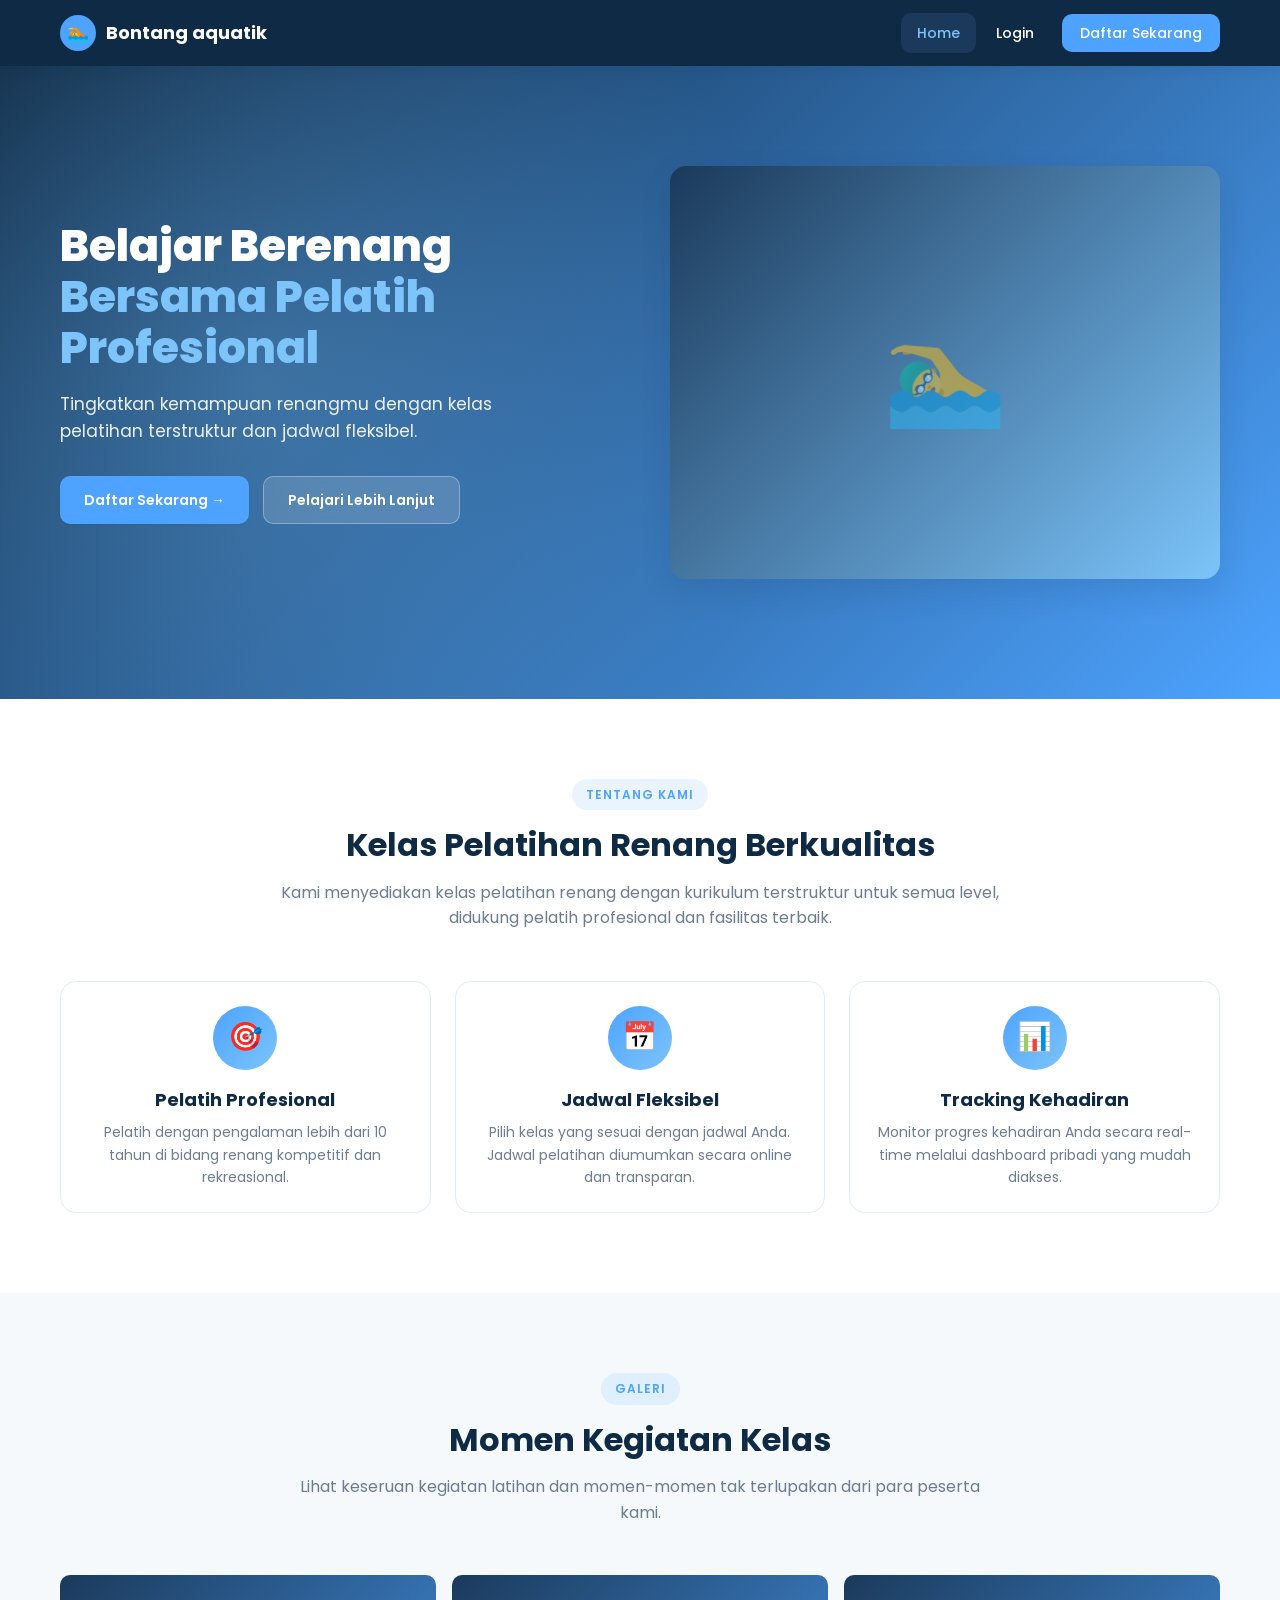
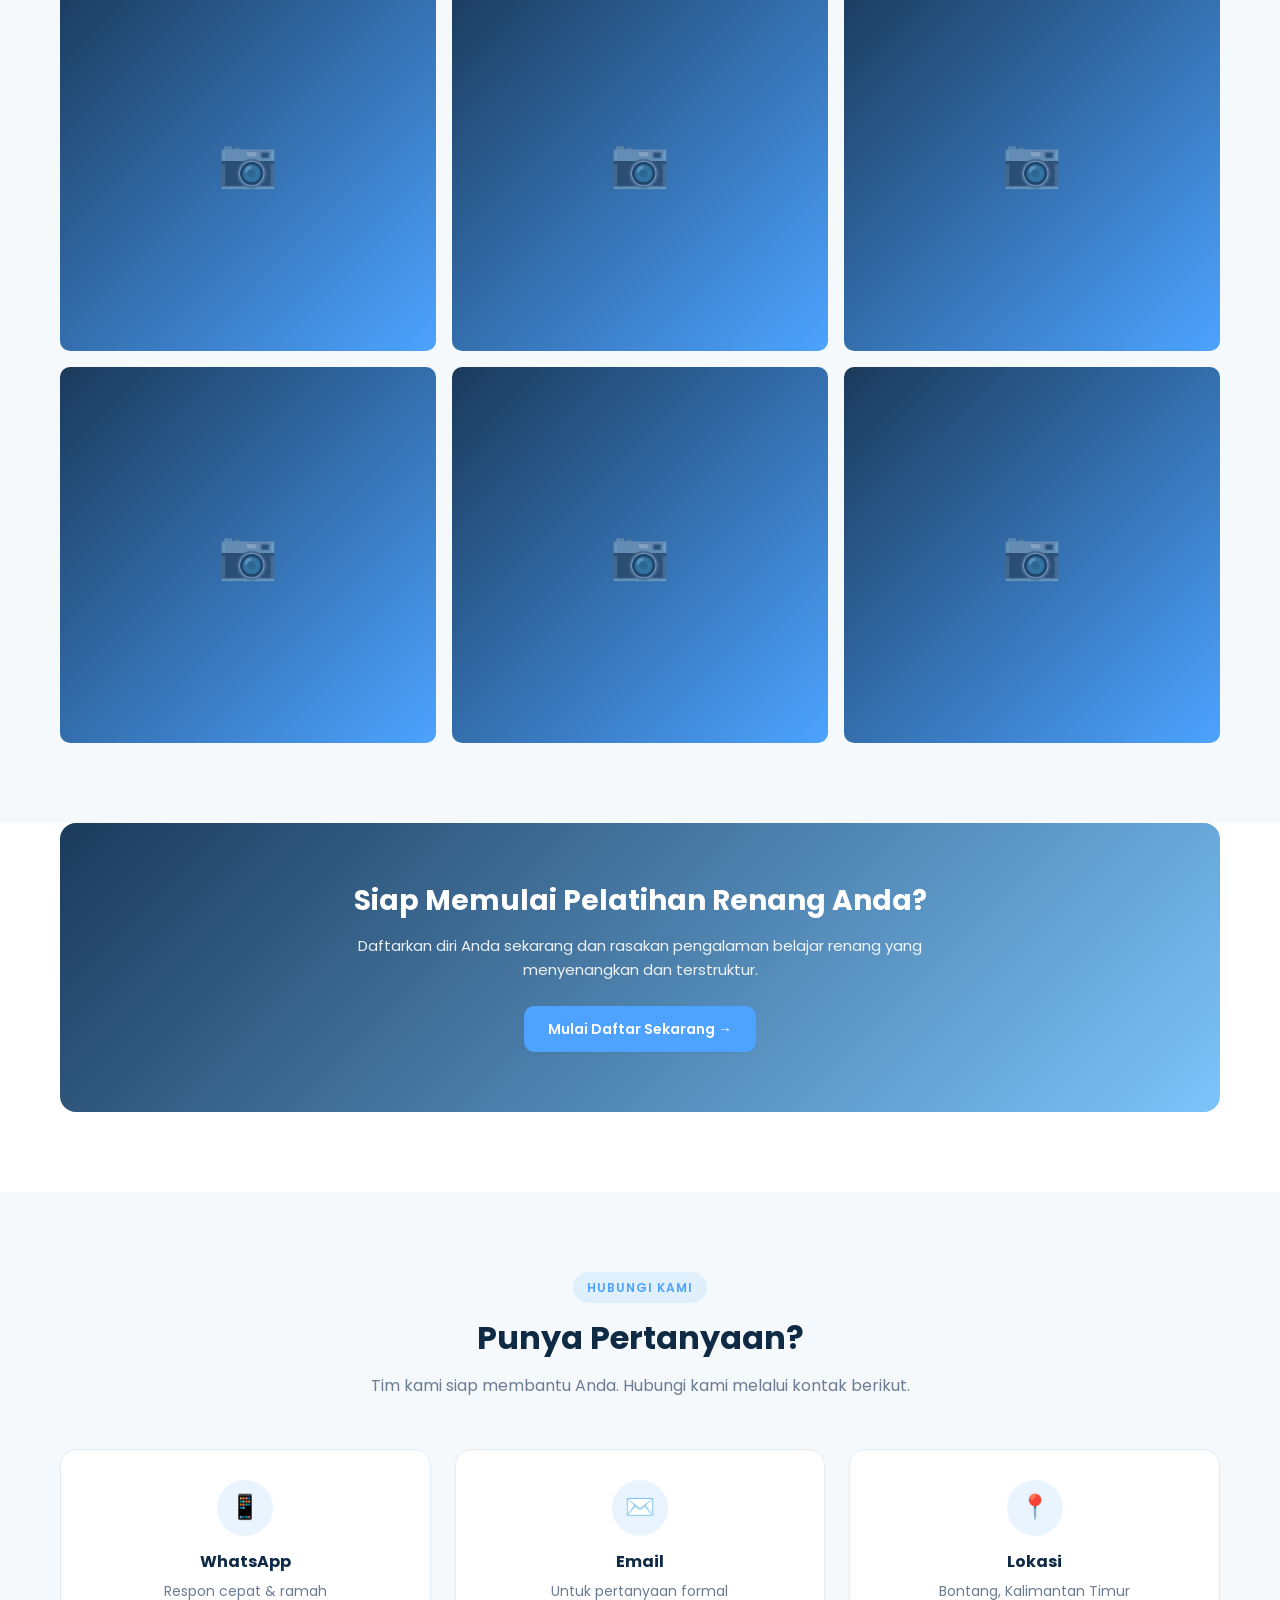
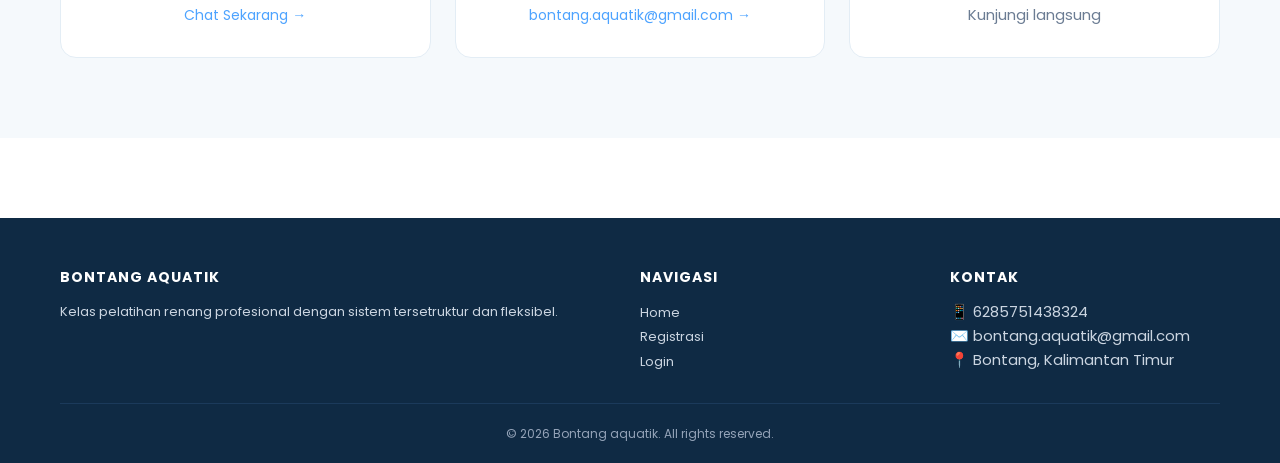
==== index.html @ ef6389ed "initial commit" ====
<!DOCTYPE html>
<html lang="id">
<head>
  <meta charset="UTF-8">
  <meta name="viewport" content="width=device-width, initial-scale=1.0">
  <title>Bontang aquatik - Kelas Pelatihan Renang Profesional</title>
  <meta name="description" content="Bergabunglah dengan kelas pelatihan renang terbaik dengan sistem terstruktur dan fleksibel.">
  <link rel="stylesheet" href="assets/css/global.css">
  <link rel="stylesheet" href="assets/css/navbar.css">
  <link rel="stylesheet" href="assets/css/home.css">
</head>
<body>

  <!-- HERO SECTION -->
  <section class="hero">
    <div class="hero-inner">
      <div>
        <h1>Belajar Berenang <span>Bersama Pelatih Profesional</span></h1>
        <p>Tingkatkan kemampuan renangmu dengan kelas pelatihan terstruktur dan jadwal fleksibel.</p>
        <div class="hero-buttons">
          <a href="registrasi.html" class="btn btn-primary">Daftar Sekarang →</a>
          <a href="#tentang" class="btn btn-secondary">Pelajari Lebih Lanjut</a>
        </div>
      </div>
      <div class="hero-image">
        <!-- Ganti placeholder dengan foto kegiatan asli, taruh di assets/images/hero.jpg -->
        <!-- <img src="assets/images/hero.jpg" alt="Kelas Renang"> -->
        <div class="hero-image-placeholder">🏊‍♂️</div>
      </div>
    </div>
  </section>

  <!-- TENTANG / PROFIL -->
  <section class="section" id="tentang">
    <div class="container">
      <div class="section-header">
        <span class="label">Tentang Kami</span>
        <h2>Kelas Pelatihan Renang Berkualitas</h2>
        <p>Kami menyediakan kelas pelatihan renang dengan kurikulum terstruktur untuk semua level, didukung pelatih profesional dan fasilitas terbaik.</p>
      </div>
      <div class="profile-grid">
        <div class="card profile-card">
          <div class="icon">🎯</div>
          <h3>Pelatih Profesional</h3>
          <p>Pelatih dengan pengalaman lebih dari 10 tahun di bidang renang kompetitif dan rekreasional.</p>
        </div>
        <div class="card profile-card">
          <div class="icon">📅</div>
          <h3>Jadwal Fleksibel</h3>
          <p>Pilih kelas yang sesuai dengan jadwal Anda. Jadwal pelatihan diumumkan secara online dan transparan.</p>
        </div>
        <div class="card profile-card">
          <div class="icon">📊</div>
          <h3>Tracking Kehadiran</h3>
          <p>Monitor progres kehadiran Anda secara real-time melalui dashboard pribadi yang mudah diakses.</p>
        </div>
      </div>
    </div>
  </section>

  <!-- GALLERY -->
  <section class="section section-alt" id="galeri">
    <div class="container">
      <div class="section-header">
        <span class="label">Galeri</span>
        <h2>Momen Kegiatan Kelas</h2>
        <p>Lihat keseruan kegiatan latihan dan momen-momen tak terlupakan dari para peserta kami.</p>
      </div>
      <div class="gallery-grid">
        <!-- Ganti div dengan <img src="assets/images/gallery/foto1.jpg"> -->
        <div class="gallery-item">📷</div>
        <div class="gallery-item">📷</div>
        <div class="gallery-item">📷</div>
        <div class="gallery-item">📷</div>
        <div class="gallery-item">📷</div>
        <div class="gallery-item">📷</div>
      </div>
    </div>
  </section>

  <!-- CTA -->
  <section class="container">
    <div class="cta-section">
      <h2>Siap Memulai Pelatihan Renang Anda?</h2>
      <p>Daftarkan diri Anda sekarang dan rasakan pengalaman belajar renang yang menyenangkan dan terstruktur.</p>
      <a href="registrasi.html" class="btn btn-primary">Mulai Daftar Sekarang →</a>
    </div>
  </section>

  <!-- KONTAK -->
  <section class="section section-alt" id="kontak">
    <div class="container">
      <div class="section-header">
        <span class="label">Hubungi Kami</span>
        <h2>Punya Pertanyaan?</h2>
        <p>Tim kami siap membantu Anda. Hubungi kami melalui kontak berikut.</p>
      </div>
      <div class="contact-grid">
        <div class="contact-card">
          <div class="icon">📱</div>
          <h4>WhatsApp</h4>
          <p>Respon cepat & ramah</p>
          <a data-wa target="_blank" rel="noopener">Chat Sekarang →</a>
        </div>
        <div class="contact-card">
          <div class="icon">✉️</div>
          <h4>Email</h4>
          <p>Untuk pertanyaan formal</p>
          <a id="contact-email" href="#">Kirim Email →</a>
        </div>
        <div class="contact-card">
          <div class="icon">📍</div>
          <h4>Lokasi</h4>
          <p id="contact-alamat">-</p>
          <span class="text-muted">Kunjungi langsung</span>
        </div>
      </div>
    </div>
  </section>

  <script src="assets/js/config.js"></script>
  <script src="assets/js/utils.js"></script>
  <script src="assets/js/auth.js"></script>
  <script src="assets/js/api.js"></script>
  <script src="assets/js/home.js"></script>
  <script>
    // Update kontak dari config
    document.getElementById('contact-email').href = 'mailto:' + CONFIG.CONTACT.email;
    document.getElementById('contact-email').textContent = CONFIG.CONTACT.email + ' →';
    document.getElementById('contact-alamat').textContent = CONFIG.CONTACT.alamat;
  </script>
</body>
</html>
---- assets/css/global.css ----
/* ================== GLOBAL STYLES ================== */
@import url('https://fonts.googleapis.com/css2?family=Poppins:wght@300;400;500;600;700;800&display=swap');

:root {
  /* Brand colors */
  --color-primary-dark: #0F2A44;
  --color-primary-mid: #1B3A5B;
  --color-accent: #4DA3FF;
  --color-accent-hover: #3C8CE0;
  --color-accent-soft: #7CC4FA;

  /* Backgrounds */
  --color-bg: #FFFFFF;
  --color-bg-section: #F5F9FC;
  --color-border: #E3EDF5;
  --color-border-hover: #D4E4F0;
  --color-disabled: #C9D6E2;

  /* Text */
  --color-text-main: #2A3A4B;
  --color-text-secondary: #6B7C93;
  --color-text-heading: #0F2A44;
  --color-text-on-dark: #FFFFFF;

  /* Status */
  --color-success: #16a34a;
  --color-warning: #f59e0b;
  --color-danger: #dc2626;

  /* Shadows */
  --shadow-sm: 0 1px 3px rgba(15, 42, 68, 0.06);
  --shadow-md: 0 4px 12px rgba(15, 42, 68, 0.08);
  --shadow-lg: 0 12px 32px rgba(15, 42, 68, 0.12);

  /* Radius */
  --radius-sm: 6px;
  --radius-md: 10px;
  --radius-lg: 16px;

  /* Transition */
  --transition: all 0.25s ease;
}

* { box-sizing: border-box; margin: 0; padding: 0; }

html { scroll-behavior: smooth; }

body {
  font-family: 'Poppins', sans-serif;
  background: var(--color-bg);
  color: var(--color-text-main);
  line-height: 1.6;
  font-size: 15px;
}

h1, h2, h3, h4, h5, h6 {
  color: var(--color-text-heading);
  font-weight: 700;
  line-height: 1.3;
}

a { color: var(--color-accent); text-decoration: none; transition: var(--transition); }
a:hover { color: var(--color-accent-hover); }

img { max-width: 100%; display: block; }

.container {
  max-width: 1200px;
  margin: 0 auto;
  padding: 0 20px;
}

/* ================== BUTTONS ================== */
.btn {
  display: inline-flex;
  align-items: center;
  justify-content: center;
  gap: 8px;
  padding: 12px 24px;
  border: none;
  border-radius: var(--radius-md);
  font-family: inherit;
  font-size: 14px;
  font-weight: 600;
  cursor: pointer;
  transition: var(--transition);
  white-space: nowrap;
}
.btn:focus-visible { outline: 3px solid var(--color-accent-soft); outline-offset: 2px; }
.btn:disabled { background: var(--color-disabled); color: #fff; cursor: not-allowed; }

.btn-primary {
  background: var(--color-accent);
  color: #fff;
  box-shadow: var(--shadow-sm);
}
.btn-primary:hover:not(:disabled) {
  background: var(--color-accent-hover);
  transform: translateY(-1px);
  box-shadow: var(--shadow-md);
}

.btn-secondary {
  background: var(--color-border);
  color: var(--color-primary-dark);
}
.btn-secondary:hover:not(:disabled) { background: var(--color-border-hover); }

.btn-danger { background: var(--color-danger); color: #fff; }
.btn-danger:hover:not(:disabled) { background: #b91c1c; }

.btn-success { background: var(--color-success); color: #fff; }
.btn-success:hover:not(:disabled) { background: #15803d; }

.btn-sm { padding: 6px 14px; font-size: 12px; }
.btn-block { width: 100%; }

/* ================== FORM ================== */
.form-group { margin-bottom: 18px; }
.form-group label {
  display: block;
  margin-bottom: 6px;
  font-weight: 500;
  color: var(--color-text-heading);
  font-size: 14px;
}

.form-control {
  width: 100%;
  padding: 12px 14px;
  border: 1.5px solid var(--color-border);
  border-radius: var(--radius-md);
  font-family: inherit;
  font-size: 14px;
  color: var(--color-text-main);
  background: #fff;
  transition: var(--transition);
}
.form-control:focus {
  outline: none;
  border-color: var(--color-accent);
  box-shadow: 0 0 0 3px rgba(77, 163, 255, 0.15);
}
.form-control:disabled {
  background: var(--color-bg-section);
  color: var(--color-text-secondary);
  cursor: not-allowed;
}

select.form-control { cursor: pointer; }

/* ================== CARDS ================== */
.card {
  background: #fff;
  border: 1px solid var(--color-border);
  border-radius: var(--radius-lg);
  padding: 24px;
  transition: var(--transition);
}
.card:hover { box-shadow: var(--shadow-md); }

/* ================== BADGE ================== */
.badge {
  display: inline-block;
  padding: 4px 10px;
  border-radius: 999px;
  font-size: 11px;
  font-weight: 600;
  text-transform: uppercase;
  letter-spacing: 0.5px;
}
.badge-success { background: #dcfce7; color: #166534; }
.badge-warning { background: #fef3c7; color: #92400e; }
.badge-danger { background: #fee2e2; color: #991b1b; }
.badge-info { background: #dbeafe; color: #1e40af; }

/* ================== TABLE ================== */
.table-wrapper {
  overflow-x: auto;
  background: #fff;
  border: 1px solid var(--color-border);
  border-radius: var(--radius-lg);
}
.table {
  width: 100%;
  border-collapse: collapse;
  font-size: 13px;
}
.table th, .table td {
  padding: 12px 14px;
  text-align: left;
  border-bottom: 1px solid var(--color-border);
}
.table th {
  background: var(--color-bg-section);
  color: var(--color-text-heading);
  font-weight: 600;
  position: sticky;
  top: 0;
  white-space: nowrap;
}
.table tbody tr { transition: var(--transition); }
.table tbody tr:hover { background: var(--color-bg-section); }

/* ================== NOTIFICATION ================== */
#notif-container {
  position: fixed;
  top: 90px;
  right: 20px;
  z-index: 9999;
  display: flex;
  flex-direction: column;
  gap: 10px;
  max-width: 360px;
}
.notif {
  padding: 14px 18px;
  border-radius: var(--radius-md);
  background: #fff;
  box-shadow: var(--shadow-lg);
  border-left: 4px solid var(--color-accent);
  font-size: 14px;
  animation: slideIn 0.3s ease;
}
.notif.success { border-left-color: var(--color-success); }
.notif.error { border-left-color: var(--color-danger); }
.notif.warning { border-left-color: var(--color-warning); }
@keyframes slideIn {
  from { transform: translateX(120%); opacity: 0; }
  to { transform: translateX(0); opacity: 1; }
}
.notif.fadeout { animation: fadeOut 0.3s ease forwards; }
@keyframes fadeOut {
  to { transform: translateX(120%); opacity: 0; }
}

/* ================== LOADING ================== */
.loader-overlay {
  position: fixed;
  inset: 0;
  background: rgba(15, 42, 68, 0.4);
  backdrop-filter: blur(2px);
  display: none;
  align-items: center;
  justify-content: center;
  z-index: 10000;
}
.loader-overlay.active { display: flex; }
.spinner {
  width: 48px;
  height: 48px;
  border: 4px solid #fff;
  border-top-color: var(--color-accent);
  border-radius: 50%;
  animation: spin 0.8s linear infinite;
}
@keyframes spin { to { transform: rotate(360deg); } }

/* ================== MODAL ================== */
.modal-backdrop {
  position: fixed;
  inset: 0;
  background: rgba(15, 42, 68, 0.5);
  display: none;
  align-items: center;
  justify-content: center;
  z-index: 9998;
  padding: 20px;
}
.modal-backdrop.active { display: flex; animation: fadeIn 0.2s ease; }
@keyframes fadeIn { from { opacity: 0; } to { opacity: 1; } }
.modal {
  background: #fff;
  border-radius: var(--radius-lg);
  width: 100%;
  max-width: 540px;
  max-height: 90vh;
  overflow-y: auto;
  animation: slideUp 0.3s ease;
}
@keyframes slideUp {
  from { transform: translateY(30px); opacity: 0; }
  to { transform: translateY(0); opacity: 1; }
}
.modal-header {
  padding: 20px 24px;
  border-bottom: 1px solid var(--color-border);
  display: flex;
  justify-content: space-between;
  align-items: center;
}
.modal-header h3 { font-size: 18px; }
.modal-close {
  background: none;
  border: none;
  font-size: 24px;
  cursor: pointer;
  color: var(--color-text-secondary);
  line-height: 1;
}
.modal-body { padding: 24px; }
.modal-footer {
  padding: 16px 24px;
  border-top: 1px solid var(--color-border);
  display: flex;
  justify-content: flex-end;
  gap: 10px;
}

/* ================== UTILITIES ================== */
.text-center { text-align: center; }
.text-muted { color: var(--color-text-secondary); }
.mt-1 { margin-top: 8px; } .mt-2 { margin-top: 16px; } .mt-3 { margin-top: 24px; } .mt-4 { margin-top: 32px; }
.mb-1 { margin-bottom: 8px; } .mb-2 { margin-bottom: 16px; } .mb-3 { margin-bottom: 24px; } .mb-4 { margin-bottom: 32px; }
.flex { display: flex; }
.flex-between { display: flex; justify-content: space-between; align-items: center; }
.gap-1 { gap: 8px; } .gap-2 { gap: 16px; } .gap-3 { gap: 24px; }
.hidden { display: none !important; }

/* ================== RESPONSIVE ================== */
@media (max-width: 768px) {
  .container { padding: 0 16px; }
  .card { padding: 18px; }
  .modal-body { padding: 18px; }
  body { font-size: 14px; }
  .table th, .table td { padding: 10px; font-size: 12px; }
}
---- assets/css/navbar.css ----
/* ================== NAVBAR ================== */
.navbar {
  position: sticky;
  top: 0;
  z-index: 100;
  background: var(--color-primary-dark);
  color: var(--color-text-on-dark);
  box-shadow: var(--shadow-md);
}

.navbar-inner {
  max-width: 1200px;
  margin: 0 auto;
  padding: 14px 20px;
  display: flex;
  align-items: center;
  justify-content: space-between;
}

.navbar-brand {
  display: flex;
  align-items: center;
  gap: 10px;
  color: #fff;
  font-weight: 700;
  font-size: 18px;
}
.navbar-brand:hover { color: var(--color-accent-soft); }

.navbar-brand-logo {
  width: 36px;
  height: 36px;
  background: var(--color-accent);
  border-radius: 50%;
  display: flex;
  align-items: center;
  justify-content: center;
  font-size: 18px;
}

.navbar-menu {
  display: flex;
  list-style: none;
  gap: 4px;
  align-items: center;
}

.navbar-menu a {
  color: #fff;
  padding: 10px 16px;
  border-radius: var(--radius-md);
  font-size: 14px;
  font-weight: 500;
  transition: var(--transition);
}
.navbar-menu a:hover,
.navbar-menu a.active {
  background: var(--color-primary-mid);
  color: var(--color-accent-soft);
}

.navbar-menu .btn {
  padding: 8px 18px;
  margin-left: 8px;
}

.navbar-toggle {
  display: none;
  background: none;
  border: none;
  color: #fff;
  font-size: 24px;
  cursor: pointer;
  padding: 6px;
}

.user-info {
  display: flex;
  align-items: center;
  gap: 10px;
  color: #fff;
  font-size: 13px;
  padding: 6px 14px;
  background: var(--color-primary-mid);
  border-radius: var(--radius-md);
}
.user-info span { font-weight: 500; }

@media (max-width: 768px) {
  .navbar-toggle { display: block; }
  .navbar-menu {
    display: none;
    position: absolute;
    top: 100%;
    left: 0;
    right: 0;
    flex-direction: column;
    background: var(--color-primary-dark);
    padding: 12px;
    gap: 4px;
    border-top: 1px solid var(--color-primary-mid);
  }
  .navbar-menu.show { display: flex; }
  .navbar-menu a, .navbar-menu .btn { width: 100%; text-align: left; margin: 0; }
  .user-info { width: 100%; justify-content: space-between; }
}

/* ================== FOOTER ================== */
.footer {
  background: var(--color-primary-dark);
  color: #cbd5e1;
  padding: 50px 0 20px;
  margin-top: 80px;
}
.footer-grid {
  display: grid;
  grid-template-columns: 2fr 1fr 1fr;
  gap: 40px;
  margin-bottom: 30px;
}
.footer h4 {
  color: #fff;
  font-size: 14px;
  margin-bottom: 14px;
  text-transform: uppercase;
  letter-spacing: 1px;
}
.footer p, .footer a { color: #cbd5e1; font-size: 13px; line-height: 1.8; }
.footer a:hover { color: var(--color-accent-soft); }
.footer ul { list-style: none; }
.footer-bottom {
  border-top: 1px solid var(--color-primary-mid);
  padding-top: 20px;
  text-align: center;
  font-size: 12px;
  color: #94a3b8;
}
@media (max-width: 768px) {
  .footer-grid { grid-template-columns: 1fr; gap: 24px; }
}
---- assets/css/home.css ----
/* ================== HERO ================== */
.hero {
  background: linear-gradient(135deg, #0F2A44 0%, #4DA3FF 100%);
  color: #fff;
  padding: 100px 0 120px;
  position: relative;
  overflow: hidden;
}
.hero::before {
  content: '';
  position: absolute;
  inset: 0;
  background-image: radial-gradient(circle at 20% 50%, rgba(124, 196, 250, 0.3) 0%, transparent 50%);
}
.hero-inner {
  max-width: 1200px;
  margin: 0 auto;
  padding: 0 20px;
  display: grid;
  grid-template-columns: 1fr 1fr;
  gap: 60px;
  align-items: center;
  position: relative;
  z-index: 2;
}
.hero h1 {
  font-size: 44px;
  color: #fff;
  margin-bottom: 18px;
  line-height: 1.15;
  font-weight: 800;
}
.hero h1 span { color: var(--color-accent-soft); }
.hero p {
  font-size: 17px;
  color: rgba(255, 255, 255, 0.9);
  margin-bottom: 30px;
  max-width: 500px;
}
.hero-buttons { display: flex; gap: 14px; flex-wrap: wrap; }
.hero-buttons .btn-secondary {
  background: rgba(255, 255, 255, 0.15);
  color: #fff;
  border: 1px solid rgba(255, 255, 255, 0.3);
  backdrop-filter: blur(10px);
}
.hero-buttons .btn-secondary:hover { background: rgba(255, 255, 255, 0.25); }

.hero-image {
  position: relative;
  border-radius: var(--radius-lg);
  overflow: hidden;
  box-shadow: var(--shadow-lg);
  aspect-ratio: 4/3;
  background: linear-gradient(135deg, #1B3A5B, #7CC4FA);
  display: flex;
  align-items: center;
  justify-content: center;
}
.hero-image img { width: 100%; height: 100%; object-fit: cover; }
.hero-image-placeholder {
  font-size: 100px;
  opacity: 0.5;
  color: #fff;
}

/* ================== SECTION ================== */
.section { padding: 80px 0; }
.section-alt { background: var(--color-bg-section); }
.section-header { text-align: center; max-width: 720px; margin: 0 auto 50px; }
.section-header .label {
  display: inline-block;
  padding: 6px 14px;
  background: rgba(77, 163, 255, 0.12);
  color: var(--color-accent);
  border-radius: 999px;
  font-size: 12px;
  font-weight: 600;
  margin-bottom: 14px;
  text-transform: uppercase;
  letter-spacing: 1px;
}
.section-header h2 { font-size: 32px; margin-bottom: 14px; }
.section-header p { color: var(--color-text-secondary); font-size: 16px; }

/* ================== ABOUT / PROFILE ================== */
.profile-grid {
  display: grid;
  grid-template-columns: repeat(3, 1fr);
  gap: 24px;
}
.profile-card { text-align: center; }
.profile-card .icon {
  width: 64px;
  height: 64px;
  margin: 0 auto 18px;
  background: linear-gradient(135deg, #4DA3FF, #7CC4FA);
  border-radius: 50%;
  display: flex;
  align-items: center;
  justify-content: center;
  font-size: 28px;
  color: #fff;
}
.profile-card h3 { font-size: 18px; margin-bottom: 10px; }
.profile-card p { color: var(--color-text-secondary); font-size: 14px; }

/* ================== GALLERY ================== */
.gallery-grid {
  display: grid;
  grid-template-columns: repeat(3, 1fr);
  gap: 16px;
}
.gallery-item {
  aspect-ratio: 1;
  border-radius: var(--radius-md);
  overflow: hidden;
  background: linear-gradient(135deg, #1B3A5B, #4DA3FF);
  display: flex;
  align-items: center;
  justify-content: center;
  font-size: 48px;
  color: rgba(255, 255, 255, 0.4);
  cursor: pointer;
  transition: var(--transition);
  position: relative;
}
.gallery-item:hover { transform: scale(1.03); box-shadow: var(--shadow-md); }
.gallery-item img { width: 100%; height: 100%; object-fit: cover; }

/* ================== CONTACT ================== */
.contact-grid {
  display: grid;
  grid-template-columns: repeat(3, 1fr);
  gap: 24px;
}
.contact-card {
  text-align: center;
  padding: 30px 20px;
  background: #fff;
  border: 1px solid var(--color-border);
  border-radius: var(--radius-lg);
  transition: var(--transition);
}
.contact-card:hover {
  border-color: var(--color-accent);
  transform: translateY(-4px);
  box-shadow: var(--shadow-md);
}
.contact-card .icon {
  width: 56px;
  height: 56px;
  margin: 0 auto 16px;
  background: rgba(77, 163, 255, 0.12);
  color: var(--color-accent);
  border-radius: 50%;
  display: flex;
  align-items: center;
  justify-content: center;
  font-size: 24px;
}
.contact-card h4 { font-size: 16px; margin-bottom: 8px; }
.contact-card p { font-size: 14px; color: var(--color-text-secondary); }
.contact-card a { font-size: 14px; }

/* ================== CTA ================== */
.cta-section {
  background: linear-gradient(135deg, #1B3A5B 0%, #7CC4FA 100%);
  color: #fff;
  padding: 60px 30px;
  border-radius: var(--radius-lg);
  text-align: center;
  margin-bottom: 80px;
}
.cta-section h2 { color: #fff; font-size: 28px; margin-bottom: 14px; }
.cta-section p { color: rgba(255, 255, 255, 0.9); margin-bottom: 24px; max-width: 600px; margin-left: auto; margin-right: auto; }

@media (max-width: 968px) {
  .hero-inner { grid-template-columns: 1fr; gap: 40px; padding: 0 20px; }
  .hero { padding: 60px 0 80px; }
  .hero h1 { font-size: 32px; }
  .profile-grid, .gallery-grid, .contact-grid { grid-template-columns: 1fr; }
  .section { padding: 50px 0; }
  .section-header h2 { font-size: 24px; }
}
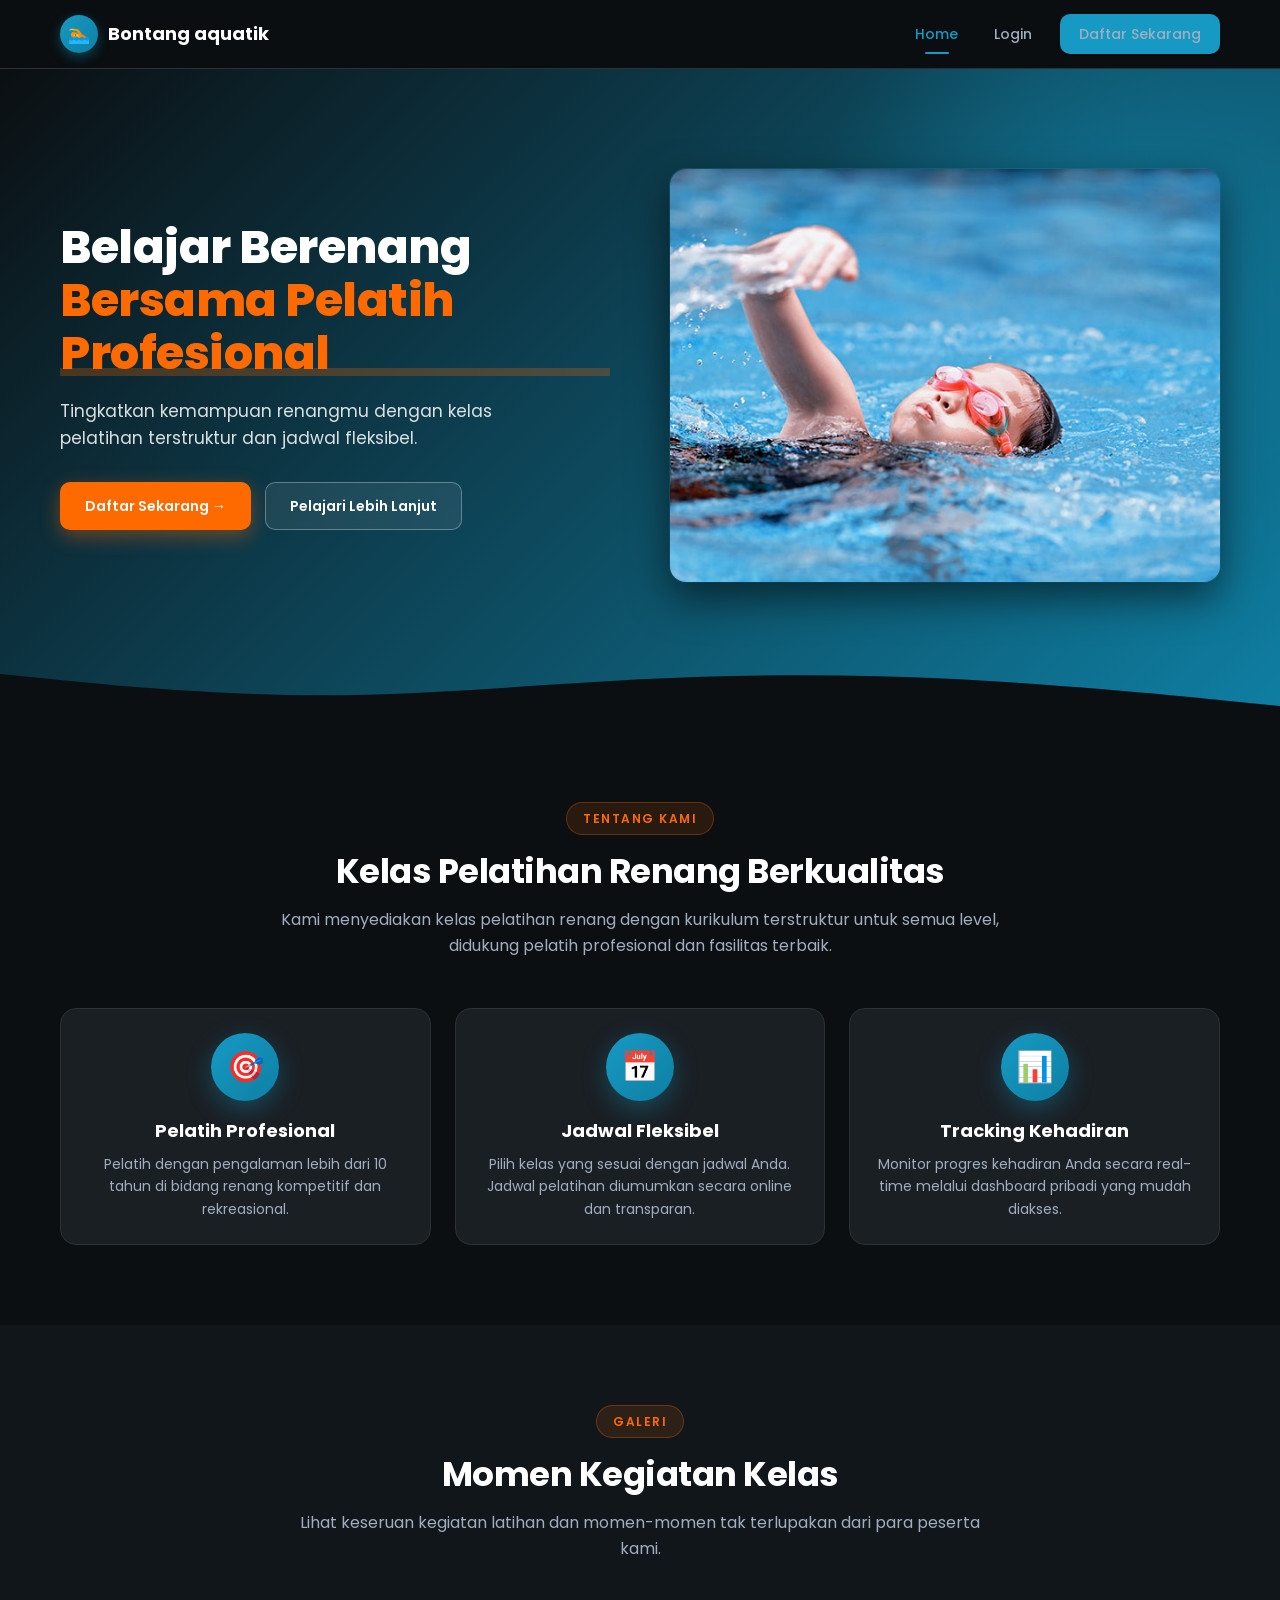
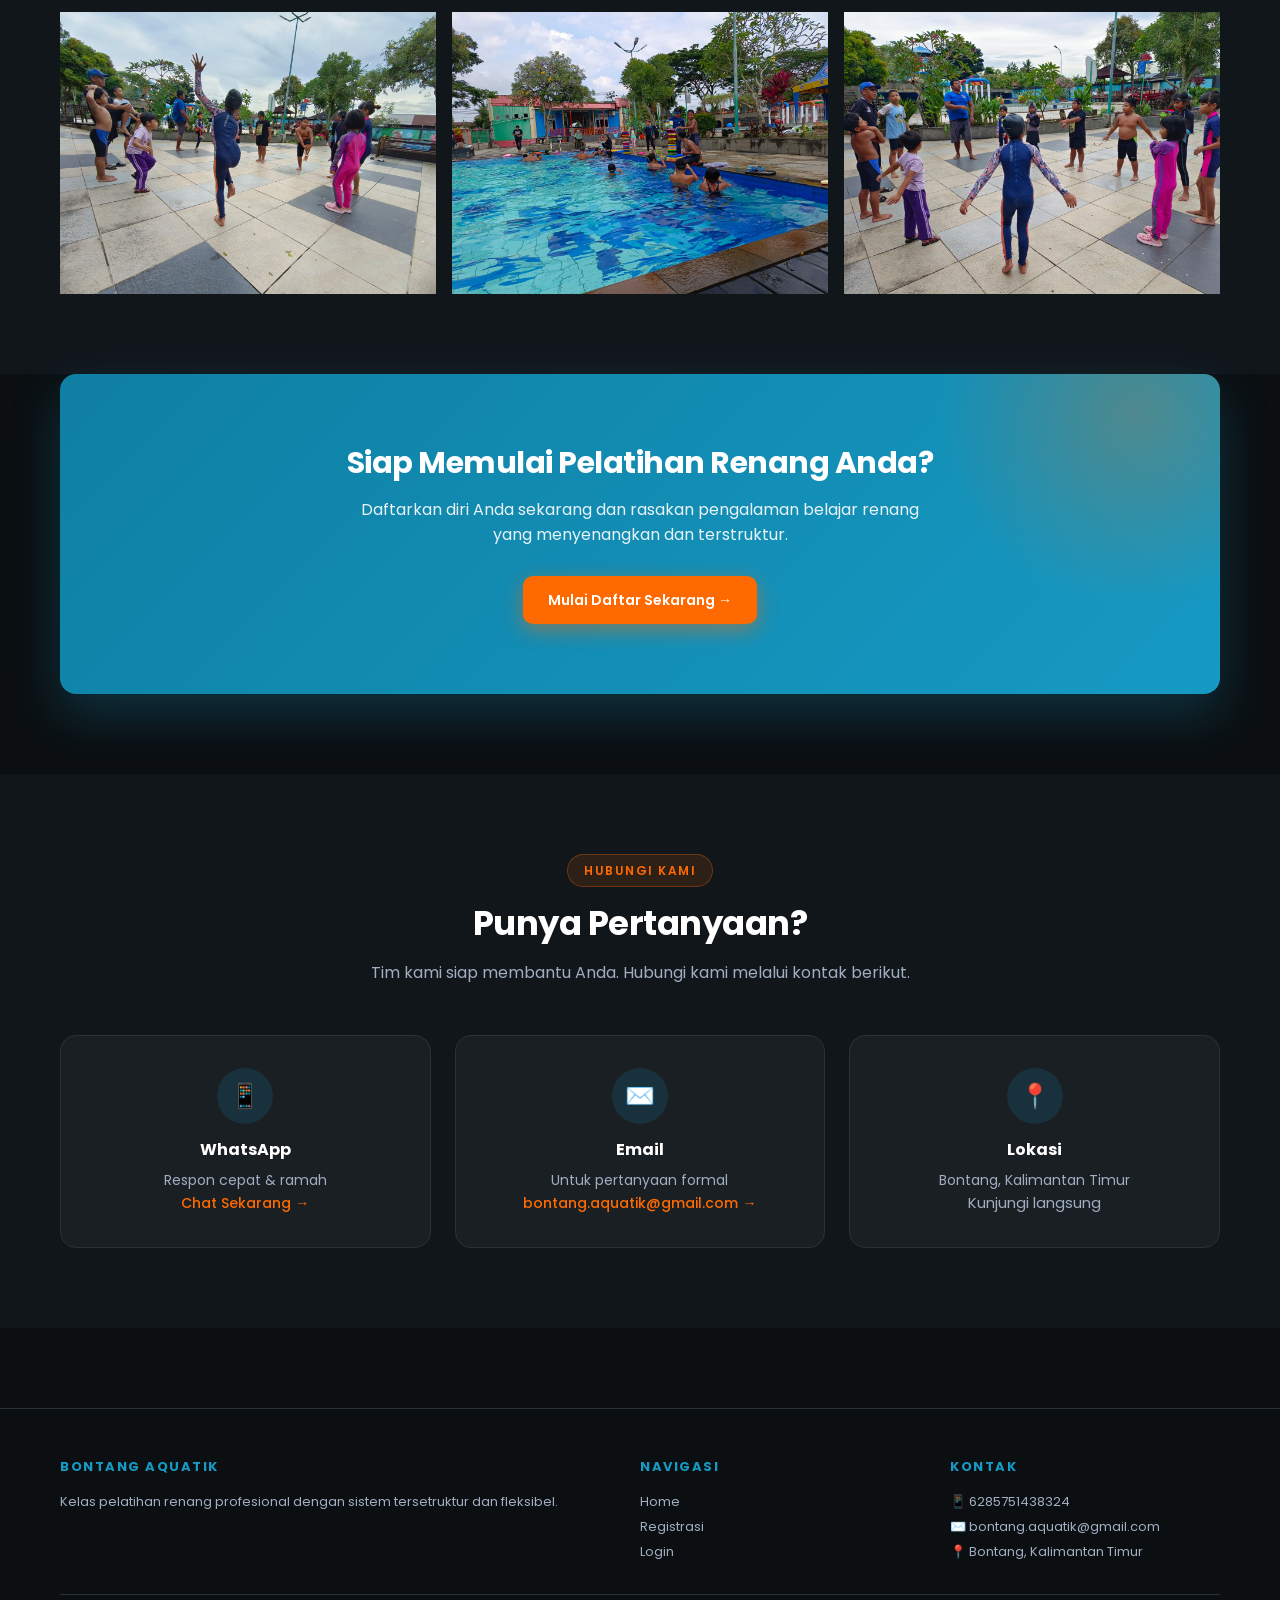
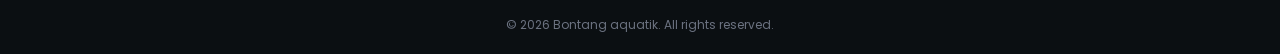
==== commit 160ca575: "Update CSS" ====
--- a/index.html
+++ b/index.html
@@ -24,8 +24,8 @@
       </div>
       <div class="hero-image">
         <!-- Ganti placeholder dengan foto kegiatan asli, taruh di assets/images/hero.jpg -->
-        <!-- <img src="assets/images/hero.jpg" alt="Kelas Renang"> -->
-        <div class="hero-image-placeholder">🏊‍♂️</div>
+        <img src="assets/images/hero.jpeg" alt="Kelas Renang">
+        <!-- <div class="hero-image-placeholder">🏊‍♂️</div> -->
       </div>
     </div>
   </section>
@@ -68,12 +68,18 @@
       </div>
       <div class="gallery-grid">
         <!-- Ganti div dengan <img src="assets/images/gallery/foto1.jpg"> -->
+        <!-- <div class="gallery-item">📷</div>
         <div class="gallery-item">📷</div>
         <div class="gallery-item">📷</div>
         <div class="gallery-item">📷</div>
         <div class="gallery-item">📷</div>
-        <div class="gallery-item">📷</div>
-        <div class="gallery-item">📷</div>
+        <div class="gallery-item">📷</div> -->
+        <!-- <img src="assets/images/gallery/foto1.jpeg">
+        <img src="assets/images/gallery/foto2.jpeg">
+        <img src="assets/images/gallery/foto3.jpeg"> -->
+        <img src="assets/images/gallery/foto4.jpeg">
+        <img src="assets/images/gallery/foto5.jpeg">
+        <img src="assets/images/gallery/foto6.jpeg">
       </div>
     </div>
   </section>
--- a/assets/css/global.css
+++ b/assets/css/global.css
@@ -1,36 +1,45 @@
-/* ================== GLOBAL STYLES ================== */
+/* ================== GLOBAL STYLES — Dark Aquatic Theme ================== */
 @import url('https://fonts.googleapis.com/css2?family=Poppins:wght@300;400;500;600;700;800&display=swap');
 
 :root {
-  /* Brand colors */
-  --color-primary-dark: #0F2A44;
-  --color-primary-mid: #1B3A5B;
-  --color-accent: #4DA3FF;
-  --color-accent-hover: #3C8CE0;
-  --color-accent-soft: #7CC4FA;
-
-  /* Backgrounds */
-  --color-bg: #FFFFFF;
-  --color-bg-section: #F5F9FC;
-  --color-border: #E3EDF5;
-  --color-border-hover: #D4E4F0;
-  --color-disabled: #C9D6E2;
-
-  /* Text */
-  --color-text-main: #2A3A4B;
-  --color-text-secondary: #6B7C93;
-  --color-text-heading: #0F2A44;
-  --color-text-on-dark: #FFFFFF;
-
-  /* Status */
-  --color-success: #16a34a;
-  --color-warning: #f59e0b;
-  --color-danger: #dc2626;
-
-  /* Shadows */
-  --shadow-sm: 0 1px 3px rgba(15, 42, 68, 0.06);
-  --shadow-md: 0 4px 12px rgba(15, 42, 68, 0.08);
-  --shadow-lg: 0 12px 32px rgba(15, 42, 68, 0.12);
+  /* Brand — Primary (Aqua Blue) */
+  --color-primary: #169AC4;
+  --color-primary-dark: #0F7FA3;
+  --color-primary-light: #E6F6FB;
+
+  /* Accent — Orange CTA */
+  --color-accent: #FF6A00;
+  --color-accent-hover: #E65C00;
+  --color-accent-soft: #FFF1E8;
+
+  /* Neutral — Dark UI Foundation */
+  --color-bg: #0B0F12;
+  --color-bg-section: #11161B;
+  --color-card: #1A1F24;
+  --color-card-hover: #20262C;
+  --color-border: #2A3137;
+  --color-disabled-bg: #2A3137;
+  --color-disabled-text: #6B7280;
+
+  /* Text Hierarchy */
+  --color-text-heading: #FFFFFF;
+  --color-text-main: #FFFFFF;
+  --color-text-secondary: #A0AEC0;
+  --color-text-subheading: #169AC4;
+  --color-text-highlight: #FF6A00;
+  --color-text-on-primary: #FFFFFF;
+
+  /* Status (disesuaikan agar pop di dark bg) */
+  --color-success: #22C55E;
+  --color-warning: #F59E0B;
+  --color-danger: #EF4444;
+
+  /* Shadows (lebih dalam untuk dark theme) */
+  --shadow-sm: 0 1px 3px rgba(0, 0, 0, 0.4);
+  --shadow-md: 0 4px 16px rgba(0, 0, 0, 0.45);
+  --shadow-lg: 0 16px 40px rgba(0, 0, 0, 0.55);
+  --shadow-glow: 0 0 0 3px rgba(22, 154, 196, 0.25);
+  --shadow-glow-accent: 0 0 0 3px rgba(255, 106, 0, 0.25);
 
   /* Radius */
   --radius-sm: 6px;
@@ -51,6 +60,7 @@
   color: var(--color-text-main);
   line-height: 1.6;
   font-size: 15px;
+  min-height: 100vh;
 }
 
 h1, h2, h3, h4, h5, h6 {
@@ -59,8 +69,8 @@
   line-height: 1.3;
 }
 
-a { color: var(--color-accent); text-decoration: none; transition: var(--transition); }
-a:hover { color: var(--color-accent-hover); }
+a { color: var(--color-primary); text-decoration: none; transition: var(--transition); }
+a:hover { color: var(--color-accent); }
 
 img { max-width: 100%; display: block; }
 
@@ -69,6 +79,8 @@
   margin: 0 auto;
   padding: 0 20px;
 }
+
+::selection { background: var(--color-primary); color: #fff; }
 
 /* ================== BUTTONS ================== */
 .btn {
@@ -77,7 +89,7 @@
   justify-content: center;
   gap: 8px;
   padding: 12px 24px;
-  border: none;
+  border: 1.5px solid transparent;
   border-radius: var(--radius-md);
   font-family: inherit;
   font-size: 14px;
@@ -86,31 +98,54 @@
   transition: var(--transition);
   white-space: nowrap;
 }
-.btn:focus-visible { outline: 3px solid var(--color-accent-soft); outline-offset: 2px; }
-.btn:disabled { background: var(--color-disabled); color: #fff; cursor: not-allowed; }
-
+.btn:focus-visible { outline: none; box-shadow: var(--shadow-glow); }
+.btn:disabled {
+  background: var(--color-disabled-bg);
+  color: var(--color-disabled-text);
+  border-color: transparent;
+  cursor: not-allowed;
+}
+
+/* Primary — Aqua Blue */
 .btn-primary {
+  background: var(--color-primary);
+  color: #fff;
+  box-shadow: var(--shadow-sm);
+}
+.btn-primary:hover:not(:disabled) {
+  background: var(--color-primary-dark);
+  transform: translateY(-1px);
+  box-shadow: var(--shadow-md);
+}
+
+/* Secondary — Outline Aqua */
+.btn-secondary {
+  background: transparent;
+  color: var(--color-primary);
+  border-color: var(--color-primary);
+}
+.btn-secondary:hover:not(:disabled) {
+  background: var(--color-primary);
+  color: #fff;
+}
+
+/* Accent — Orange CTA */
+.btn-accent {
   background: var(--color-accent);
   color: #fff;
-  box-shadow: var(--shadow-sm);
-}
-.btn-primary:hover:not(:disabled) {
+  box-shadow: 0 4px 14px rgba(255, 106, 0, 0.35);
+}
+.btn-accent:hover:not(:disabled) {
   background: var(--color-accent-hover);
   transform: translateY(-1px);
-  box-shadow: var(--shadow-md);
-}
-
-.btn-secondary {
-  background: var(--color-border);
-  color: var(--color-primary-dark);
-}
-.btn-secondary:hover:not(:disabled) { background: var(--color-border-hover); }
+  box-shadow: 0 6px 20px rgba(255, 106, 0, 0.45);
+}
 
 .btn-danger { background: var(--color-danger); color: #fff; }
-.btn-danger:hover:not(:disabled) { background: #b91c1c; }
+.btn-danger:hover:not(:disabled) { background: #DC2626; }
 
 .btn-success { background: var(--color-success); color: #fff; }
-.btn-success:hover:not(:disabled) { background: #15803d; }
+.btn-success:hover:not(:disabled) { background: #16A34A; }
 
 .btn-sm { padding: 6px 14px; font-size: 12px; }
 .btn-block { width: 100%; }
@@ -132,32 +167,56 @@
   border-radius: var(--radius-md);
   font-family: inherit;
   font-size: 14px;
-  color: var(--color-text-main);
-  background: #fff;
+  color: var(--color-text-heading);
+  background: var(--color-card);
   transition: var(--transition);
 }
+.form-control::placeholder { color: var(--color-disabled-text); }
 .form-control:focus {
   outline: none;
-  border-color: var(--color-accent);
-  box-shadow: 0 0 0 3px rgba(77, 163, 255, 0.15);
+  border-color: var(--color-primary);
+  box-shadow: var(--shadow-glow);
 }
 .form-control:disabled {
-  background: var(--color-bg-section);
-  color: var(--color-text-secondary);
+  background: var(--color-disabled-bg);
+  color: var(--color-disabled-text);
   cursor: not-allowed;
 }
 
 select.form-control { cursor: pointer; }
+
+/* Date / time icon putih agar terlihat di dark bg */
+input[type="date"]::-webkit-calendar-picker-indicator,
+input[type="time"]::-webkit-calendar-picker-indicator {
+  filter: invert(1) opacity(0.6);
+  cursor: pointer;
+}
+input[type="date"]::-webkit-calendar-picker-indicator:hover,
+input[type="time"]::-webkit-calendar-picker-indicator:hover {
+  filter: invert(1) opacity(1);
+}
+
+/* Checkbox styling */
+input[type="checkbox"] {
+  width: 18px;
+  height: 18px;
+  accent-color: var(--color-primary);
+  cursor: pointer;
+}
 
 /* ================== CARDS ================== */
 .card {
-  background: #fff;
+  background: var(--color-card);
   border: 1px solid var(--color-border);
   border-radius: var(--radius-lg);
   padding: 24px;
   transition: var(--transition);
 }
-.card:hover { box-shadow: var(--shadow-md); }
+.card:hover {
+  border-color: var(--color-primary);
+  box-shadow: var(--shadow-md);
+  transform: translateY(-2px);
+}
 
 /* ================== BADGE ================== */
 .badge {
@@ -168,16 +227,17 @@
   font-weight: 600;
   text-transform: uppercase;
   letter-spacing: 0.5px;
-}
-.badge-success { background: #dcfce7; color: #166534; }
-.badge-warning { background: #fef3c7; color: #92400e; }
-.badge-danger { background: #fee2e2; color: #991b1b; }
-.badge-info { background: #dbeafe; color: #1e40af; }
+  border: 1px solid transparent;
+}
+.badge-success { background: rgba(34, 197, 94, 0.15); color: #4ADE80; border-color: rgba(34, 197, 94, 0.3); }
+.badge-warning { background: rgba(245, 158, 11, 0.15); color: #FBBF24; border-color: rgba(245, 158, 11, 0.3); }
+.badge-danger { background: rgba(239, 68, 68, 0.15); color: #F87171; border-color: rgba(239, 68, 68, 0.3); }
+.badge-info { background: rgba(22, 154, 196, 0.15); color: #38BDF8; border-color: rgba(22, 154, 196, 0.3); }
 
 /* ================== TABLE ================== */
 .table-wrapper {
   overflow-x: auto;
-  background: #fff;
+  background: var(--color-card);
   border: 1px solid var(--color-border);
   border-radius: var(--radius-lg);
 }
@@ -190,17 +250,22 @@
   padding: 12px 14px;
   text-align: left;
   border-bottom: 1px solid var(--color-border);
+  color: var(--color-text-secondary);
 }
 .table th {
   background: var(--color-bg-section);
-  color: var(--color-text-heading);
+  color: var(--color-primary);
   font-weight: 600;
   position: sticky;
   top: 0;
   white-space: nowrap;
+  text-transform: uppercase;
+  font-size: 11px;
+  letter-spacing: 0.5px;
 }
 .table tbody tr { transition: var(--transition); }
-.table tbody tr:hover { background: var(--color-bg-section); }
+.table tbody tr:hover { background: var(--color-card-hover); }
+.table td:first-child, .table tbody tr:hover td { color: var(--color-text-heading); }
 
 /* ================== NOTIFICATION ================== */
 #notif-container {
@@ -216,15 +281,19 @@
 .notif {
   padding: 14px 18px;
   border-radius: var(--radius-md);
-  background: #fff;
+  background: var(--color-card);
+  color: var(--color-text-heading);
   box-shadow: var(--shadow-lg);
-  border-left: 4px solid var(--color-accent);
+  border-left: 4px solid var(--color-primary);
+  border-top: 1px solid var(--color-border);
+  border-right: 1px solid var(--color-border);
+  border-bottom: 1px solid var(--color-border);
   font-size: 14px;
   animation: slideIn 0.3s ease;
 }
 .notif.success { border-left-color: var(--color-success); }
 .notif.error { border-left-color: var(--color-danger); }
-.notif.warning { border-left-color: var(--color-warning); }
+.notif.warning { border-left-color: var(--color-accent); }
 @keyframes slideIn {
   from { transform: translateX(120%); opacity: 0; }
   to { transform: translateX(0); opacity: 1; }
@@ -238,8 +307,8 @@
 .loader-overlay {
   position: fixed;
   inset: 0;
-  background: rgba(15, 42, 68, 0.4);
-  backdrop-filter: blur(2px);
+  background: rgba(11, 15, 18, 0.75);
+  backdrop-filter: blur(4px);
   display: none;
   align-items: center;
   justify-content: center;
@@ -249,8 +318,9 @@
 .spinner {
   width: 48px;
   height: 48px;
-  border: 4px solid #fff;
-  border-top-color: var(--color-accent);
+  border: 4px solid var(--color-border);
+  border-top-color: var(--color-primary);
+  border-right-color: var(--color-accent);
   border-radius: 50%;
   animation: spin 0.8s linear infinite;
 }
@@ -260,7 +330,8 @@
 .modal-backdrop {
   position: fixed;
   inset: 0;
-  background: rgba(15, 42, 68, 0.5);
+  background: rgba(0, 0, 0, 0.7);
+  backdrop-filter: blur(6px);
   display: none;
   align-items: center;
   justify-content: center;
@@ -270,13 +341,15 @@
 .modal-backdrop.active { display: flex; animation: fadeIn 0.2s ease; }
 @keyframes fadeIn { from { opacity: 0; } to { opacity: 1; } }
 .modal {
-  background: #fff;
+  background: var(--color-card);
+  border: 1px solid var(--color-border);
   border-radius: var(--radius-lg);
   width: 100%;
   max-width: 540px;
   max-height: 90vh;
   overflow-y: auto;
   animation: slideUp 0.3s ease;
+  box-shadow: var(--shadow-lg);
 }
 @keyframes slideUp {
   from { transform: translateY(30px); opacity: 0; }
@@ -289,7 +362,7 @@
   justify-content: space-between;
   align-items: center;
 }
-.modal-header h3 { font-size: 18px; }
+.modal-header h3 { font-size: 18px; color: var(--color-text-heading); }
 .modal-close {
   background: none;
   border: none;
@@ -297,7 +370,9 @@
   cursor: pointer;
   color: var(--color-text-secondary);
   line-height: 1;
-}
+  transition: var(--transition);
+}
+.modal-close:hover { color: var(--color-accent); }
 .modal-body { padding: 24px; }
 .modal-footer {
   padding: 16px 24px;
@@ -307,9 +382,18 @@
   gap: 10px;
 }
 
+/* Scrollbar styling for dark theme */
+::-webkit-scrollbar { width: 10px; height: 10px; }
+::-webkit-scrollbar-track { background: var(--color-bg-section); }
+::-webkit-scrollbar-thumb { background: var(--color-border); border-radius: 10px; }
+::-webkit-scrollbar-thumb:hover { background: var(--color-primary); }
+
 /* ================== UTILITIES ================== */
 .text-center { text-align: center; }
 .text-muted { color: var(--color-text-secondary); }
+.text-primary { color: var(--color-primary); }
+.text-accent { color: var(--color-accent); }
+.text-highlight { color: var(--color-text-highlight); }
 .mt-1 { margin-top: 8px; } .mt-2 { margin-top: 16px; } .mt-3 { margin-top: 24px; } .mt-4 { margin-top: 32px; }
 .mb-1 { margin-bottom: 8px; } .mb-2 { margin-bottom: 16px; } .mb-3 { margin-bottom: 24px; } .mb-4 { margin-bottom: 32px; }
 .flex { display: flex; }
--- a/assets/css/navbar.css
+++ b/assets/css/navbar.css
@@ -1,11 +1,13 @@
-/* ================== NAVBAR ================== */
+/* ================== NAVBAR — Dark Premium ================== */
 .navbar {
   position: sticky;
   top: 0;
   z-index: 100;
-  background: var(--color-primary-dark);
-  color: var(--color-text-on-dark);
-  box-shadow: var(--shadow-md);
+  background: rgba(11, 15, 18, 0.85);
+  backdrop-filter: blur(12px);
+  -webkit-backdrop-filter: blur(12px);
+  color: var(--color-text-heading);
+  border-bottom: 1px solid var(--color-border);
 }
 
 .navbar-inner {
@@ -25,17 +27,18 @@
   font-weight: 700;
   font-size: 18px;
 }
-.navbar-brand:hover { color: var(--color-accent-soft); }
+.navbar-brand:hover { color: var(--color-primary); }
 
 .navbar-brand-logo {
-  width: 36px;
-  height: 36px;
-  background: var(--color-accent);
+  width: 38px;
+  height: 38px;
+  background: linear-gradient(135deg, var(--color-primary) 0%, var(--color-primary-dark) 100%);
   border-radius: 50%;
   display: flex;
   align-items: center;
   justify-content: center;
   font-size: 18px;
+  box-shadow: 0 4px 12px rgba(22, 154, 196, 0.4);
 }
 
 .navbar-menu {
@@ -46,17 +49,28 @@
 }
 
 .navbar-menu a {
-  color: #fff;
+  color: var(--color-text-secondary);
   padding: 10px 16px;
   border-radius: var(--radius-md);
   font-size: 14px;
   font-weight: 500;
   transition: var(--transition);
+  position: relative;
 }
-.navbar-menu a:hover,
+.navbar-menu a:hover { color: var(--color-accent); }
 .navbar-menu a.active {
-  background: var(--color-primary-mid);
-  color: var(--color-accent-soft);
+  color: var(--color-primary);
+}
+.navbar-menu a.active::after {
+  content: '';
+  position: absolute;
+  bottom: 0;
+  left: 50%;
+  transform: translateX(-50%);
+  width: 24px;
+  height: 2px;
+  background: var(--color-primary);
+  border-radius: 2px;
 }
 
 .navbar-menu .btn {
@@ -68,20 +82,22 @@
   display: none;
   background: none;
   border: none;
-  color: #fff;
+  color: var(--color-text-heading);
   font-size: 24px;
   cursor: pointer;
   padding: 6px;
 }
+.navbar-toggle:hover { color: var(--color-accent); }
 
 .user-info {
   display: flex;
   align-items: center;
   gap: 10px;
-  color: #fff;
+  color: var(--color-text-heading);
   font-size: 13px;
   padding: 6px 14px;
-  background: var(--color-primary-mid);
+  background: var(--color-bg-section);
+  border: 1px solid var(--color-border);
   border-radius: var(--radius-md);
 }
 .user-info span { font-weight: 500; }
@@ -95,22 +111,25 @@
     left: 0;
     right: 0;
     flex-direction: column;
-    background: var(--color-primary-dark);
+    background: var(--color-bg);
     padding: 12px;
     gap: 4px;
-    border-top: 1px solid var(--color-primary-mid);
+    border-top: 1px solid var(--color-border);
+    border-bottom: 1px solid var(--color-border);
   }
   .navbar-menu.show { display: flex; }
   .navbar-menu a, .navbar-menu .btn { width: 100%; text-align: left; margin: 0; }
+  .navbar-menu a.active::after { display: none; }
   .user-info { width: 100%; justify-content: space-between; }
 }
 
 /* ================== FOOTER ================== */
 .footer {
-  background: var(--color-primary-dark);
-  color: #cbd5e1;
+  background: var(--color-bg);
+  color: var(--color-text-secondary);
   padding: 50px 0 20px;
   margin-top: 80px;
+  border-top: 1px solid var(--color-border);
 }
 .footer-grid {
   display: grid;
@@ -119,21 +138,25 @@
   margin-bottom: 30px;
 }
 .footer h4 {
-  color: #fff;
-  font-size: 14px;
+  color: var(--color-primary);
+  font-size: 13px;
   margin-bottom: 14px;
   text-transform: uppercase;
-  letter-spacing: 1px;
+  letter-spacing: 1.5px;
 }
-.footer p, .footer a { color: #cbd5e1; font-size: 13px; line-height: 1.8; }
-.footer a:hover { color: var(--color-accent-soft); }
+.footer p, .footer a, .footer li {
+  color: var(--color-text-secondary);
+  font-size: 13px;
+  line-height: 1.9;
+}
+.footer a:hover { color: var(--color-accent); }
 .footer ul { list-style: none; }
 .footer-bottom {
-  border-top: 1px solid var(--color-primary-mid);
+  border-top: 1px solid var(--color-border);
   padding-top: 20px;
   text-align: center;
   font-size: 12px;
-  color: #94a3b8;
+  color: var(--color-disabled-text);
 }
 @media (max-width: 768px) {
   .footer-grid { grid-template-columns: 1fr; gap: 24px; }
--- a/assets/css/home.css
+++ b/assets/css/home.css
@@ -1,16 +1,33 @@
-/* ================== HERO ================== */
+/* ================== HERO — Dark Aquatic Gradient ================== */
 .hero {
-  background: linear-gradient(135deg, #0F2A44 0%, #4DA3FF 100%);
-  color: #fff;
-  padding: 100px 0 120px;
-  position: relative;
-  overflow: hidden;
-}
+  background: linear-gradient(135deg, #0B0F12 0%, #0F7FA3 100%);
+  color: #fff;
+  padding: 100px 0 140px;
+  position: relative;
+  overflow: hidden;
+}
+/* Glow accent + wave pattern dekoratif */
 .hero::before {
   content: '';
   position: absolute;
-  inset: 0;
-  background-image: radial-gradient(circle at 20% 50%, rgba(124, 196, 250, 0.3) 0%, transparent 50%);
+  top: -20%;
+  right: -10%;
+  width: 600px;
+  height: 600px;
+  background: radial-gradient(circle, rgba(22, 154, 196, 0.4) 0%, transparent 70%);
+  pointer-events: none;
+}
+.hero::after {
+  content: '';
+  position: absolute;
+  bottom: 0;
+  left: 0;
+  right: 0;
+  height: 80px;
+  background-image: url("data:image/svg+xml,%3Csvg xmlns='http://www.w3.org/2000/svg' viewBox='0 0 1440 80' preserveAspectRatio='none'%3E%3Cpath fill='%230B0F12' d='M0,32L60,37.3C120,43,240,53,360,53.3C480,53,600,43,720,37.3C840,32,960,32,1080,37.3C1200,43,1320,53,1380,58.7L1440,64L1440,80L0,80Z'/%3E%3C/svg%3E");
+  background-size: cover;
+  background-repeat: no-repeat;
+  z-index: 1;
 }
 .hero-inner {
   max-width: 1200px;
@@ -24,63 +41,95 @@
   z-index: 2;
 }
 .hero h1 {
-  font-size: 44px;
+  font-size: 46px;
   color: #fff;
   margin-bottom: 18px;
   line-height: 1.15;
   font-weight: 800;
-}
-.hero h1 span { color: var(--color-accent-soft); }
+  letter-spacing: -0.5px;
+}
+.hero h1 span {
+  color: var(--color-accent);
+  position: relative;
+  display: inline-block;
+}
+.hero h1 span::after {
+  content: '';
+  position: absolute;
+  left: 0; right: 0; bottom: 4px;
+  height: 8px;
+  background: rgba(255, 106, 0, 0.25);
+  z-index: -1;
+}
 .hero p {
   font-size: 17px;
-  color: rgba(255, 255, 255, 0.9);
+  color: rgba(255, 255, 255, 0.85);
   margin-bottom: 30px;
   max-width: 500px;
 }
 .hero-buttons { display: flex; gap: 14px; flex-wrap: wrap; }
+
+/* CTA orange di hero — ganti btn-primary ke btn-accent feel */
+.hero-buttons .btn-primary {
+  background: var(--color-accent);
+  box-shadow: 0 6px 20px rgba(255, 106, 0, 0.4);
+}
+.hero-buttons .btn-primary:hover {
+  background: var(--color-accent-hover);
+  box-shadow: 0 8px 24px rgba(255, 106, 0, 0.5);
+}
 .hero-buttons .btn-secondary {
+  background: rgba(255, 255, 255, 0.08);
+  color: #fff;
+  border: 1.5px solid rgba(255, 255, 255, 0.3);
+  backdrop-filter: blur(10px);
+}
+.hero-buttons .btn-secondary:hover {
   background: rgba(255, 255, 255, 0.15);
-  color: #fff;
-  border: 1px solid rgba(255, 255, 255, 0.3);
-  backdrop-filter: blur(10px);
-}
-.hero-buttons .btn-secondary:hover { background: rgba(255, 255, 255, 0.25); }
+  border-color: #fff;
+  color: #fff;
+}
 
 .hero-image {
   position: relative;
   border-radius: var(--radius-lg);
   overflow: hidden;
-  box-shadow: var(--shadow-lg);
+  box-shadow: var(--shadow-lg), 0 0 0 1px rgba(22, 154, 196, 0.3);
   aspect-ratio: 4/3;
-  background: linear-gradient(135deg, #1B3A5B, #7CC4FA);
+  background: linear-gradient(135deg, #1A1F24 0%, #0F7FA3 100%);
   display: flex;
   align-items: center;
   justify-content: center;
 }
 .hero-image img { width: 100%; height: 100%; object-fit: cover; }
 .hero-image-placeholder {
-  font-size: 100px;
-  opacity: 0.5;
+  font-size: 110px;
+  opacity: 0.35;
   color: #fff;
 }
 
 /* ================== SECTION ================== */
-.section { padding: 80px 0; }
+.section { padding: 80px 0; background: var(--color-bg); }
 .section-alt { background: var(--color-bg-section); }
 .section-header { text-align: center; max-width: 720px; margin: 0 auto 50px; }
 .section-header .label {
   display: inline-block;
-  padding: 6px 14px;
-  background: rgba(77, 163, 255, 0.12);
+  padding: 6px 16px;
+  background: rgba(255, 106, 0, 0.12);
   color: var(--color-accent);
+  border: 1px solid rgba(255, 106, 0, 0.3);
   border-radius: 999px;
   font-size: 12px;
   font-weight: 600;
   margin-bottom: 14px;
   text-transform: uppercase;
-  letter-spacing: 1px;
-}
-.section-header h2 { font-size: 32px; margin-bottom: 14px; }
+  letter-spacing: 1.5px;
+}
+.section-header h2 {
+  font-size: 34px;
+  margin-bottom: 14px;
+  letter-spacing: -0.5px;
+}
 .section-header p { color: var(--color-text-secondary); font-size: 16px; }
 
 /* ================== ABOUT / PROFILE ================== */
@@ -91,18 +140,19 @@
 }
 .profile-card { text-align: center; }
 .profile-card .icon {
-  width: 64px;
-  height: 64px;
+  width: 68px;
+  height: 68px;
   margin: 0 auto 18px;
-  background: linear-gradient(135deg, #4DA3FF, #7CC4FA);
+  background: linear-gradient(135deg, var(--color-primary) 0%, var(--color-primary-dark) 100%);
   border-radius: 50%;
   display: flex;
   align-items: center;
   justify-content: center;
-  font-size: 28px;
-  color: #fff;
-}
-.profile-card h3 { font-size: 18px; margin-bottom: 10px; }
+  font-size: 30px;
+  color: #fff;
+  box-shadow: 0 8px 24px rgba(22, 154, 196, 0.35);
+}
+.profile-card h3 { font-size: 18px; margin-bottom: 10px; color: var(--color-text-heading); }
 .profile-card p { color: var(--color-text-secondary); font-size: 14px; }
 
 /* ================== GALLERY ================== */
@@ -115,17 +165,22 @@
   aspect-ratio: 1;
   border-radius: var(--radius-md);
   overflow: hidden;
-  background: linear-gradient(135deg, #1B3A5B, #4DA3FF);
+  background: linear-gradient(135deg, var(--color-card) 0%, var(--color-primary-dark) 100%);
+  border: 1px solid var(--color-border);
   display: flex;
   align-items: center;
   justify-content: center;
   font-size: 48px;
-  color: rgba(255, 255, 255, 0.4);
+  color: rgba(255, 255, 255, 0.3);
   cursor: pointer;
   transition: var(--transition);
   position: relative;
 }
-.gallery-item:hover { transform: scale(1.03); box-shadow: var(--shadow-md); }
+.gallery-item:hover {
+  transform: scale(1.03);
+  border-color: var(--color-accent);
+  box-shadow: 0 12px 28px rgba(0, 0, 0, 0.5);
+}
 .gallery-item img { width: 100%; height: 100%; object-fit: cover; }
 
 /* ================== CONTACT ================== */
@@ -136,14 +191,14 @@
 }
 .contact-card {
   text-align: center;
-  padding: 30px 20px;
-  background: #fff;
+  padding: 32px 22px;
+  background: var(--color-card);
   border: 1px solid var(--color-border);
   border-radius: var(--radius-lg);
   transition: var(--transition);
 }
 .contact-card:hover {
-  border-color: var(--color-accent);
+  border-color: var(--color-primary);
   transform: translateY(-4px);
   box-shadow: var(--shadow-md);
 }
@@ -151,35 +206,73 @@
   width: 56px;
   height: 56px;
   margin: 0 auto 16px;
-  background: rgba(77, 163, 255, 0.12);
-  color: var(--color-accent);
+  background: rgba(22, 154, 196, 0.15);
+  color: var(--color-primary);
   border-radius: 50%;
   display: flex;
   align-items: center;
   justify-content: center;
   font-size: 24px;
 }
-.contact-card h4 { font-size: 16px; margin-bottom: 8px; }
+.contact-card h4 { font-size: 16px; margin-bottom: 8px; color: var(--color-text-heading); }
 .contact-card p { font-size: 14px; color: var(--color-text-secondary); }
-.contact-card a { font-size: 14px; }
+.contact-card a { font-size: 14px; color: var(--color-accent); font-weight: 500; }
+.contact-card a:hover { color: var(--color-accent-hover); }
 
 /* ================== CTA ================== */
 .cta-section {
-  background: linear-gradient(135deg, #1B3A5B 0%, #7CC4FA 100%);
-  color: #fff;
-  padding: 60px 30px;
+  background: linear-gradient(135deg, #0F7FA3 0%, #169AC4 100%);
+  color: #fff;
+  padding: 70px 30px;
   border-radius: var(--radius-lg);
   text-align: center;
   margin-bottom: 80px;
-}
-.cta-section h2 { color: #fff; font-size: 28px; margin-bottom: 14px; }
-.cta-section p { color: rgba(255, 255, 255, 0.9); margin-bottom: 24px; max-width: 600px; margin-left: auto; margin-right: auto; }
+  position: relative;
+  overflow: hidden;
+  box-shadow: 0 20px 50px rgba(22, 154, 196, 0.25);
+}
+.cta-section::before {
+  content: '';
+  position: absolute;
+  top: -50%;
+  right: -10%;
+  width: 400px;
+  height: 400px;
+  background: radial-gradient(circle, rgba(255, 106, 0, 0.25) 0%, transparent 70%);
+  pointer-events: none;
+}
+.cta-section > * { position: relative; z-index: 2; }
+.cta-section h2 {
+  color: #fff;
+  font-size: 30px;
+  margin-bottom: 14px;
+  letter-spacing: -0.5px;
+}
+.cta-section p {
+  color: rgba(255, 255, 255, 0.9);
+  margin-bottom: 28px;
+  max-width: 600px;
+  margin-left: auto;
+  margin-right: auto;
+  font-size: 16px;
+}
+/* Tombol di CTA — orange agar mencolok */
+.cta-section .btn-primary {
+  background: var(--color-accent);
+  box-shadow: 0 6px 20px rgba(255, 106, 0, 0.45);
+}
+.cta-section .btn-primary:hover {
+  background: var(--color-accent-hover);
+  transform: translateY(-2px);
+}
 
 @media (max-width: 968px) {
   .hero-inner { grid-template-columns: 1fr; gap: 40px; padding: 0 20px; }
-  .hero { padding: 60px 0 80px; }
+  .hero { padding: 60px 0 100px; }
   .hero h1 { font-size: 32px; }
   .profile-grid, .gallery-grid, .contact-grid { grid-template-columns: 1fr; }
   .section { padding: 50px 0; }
-  .section-header h2 { font-size: 24px; }
-}
+  .section-header h2 { font-size: 26px; }
+  .cta-section { padding: 50px 24px; }
+  .cta-section h2 { font-size: 24px; }
+}
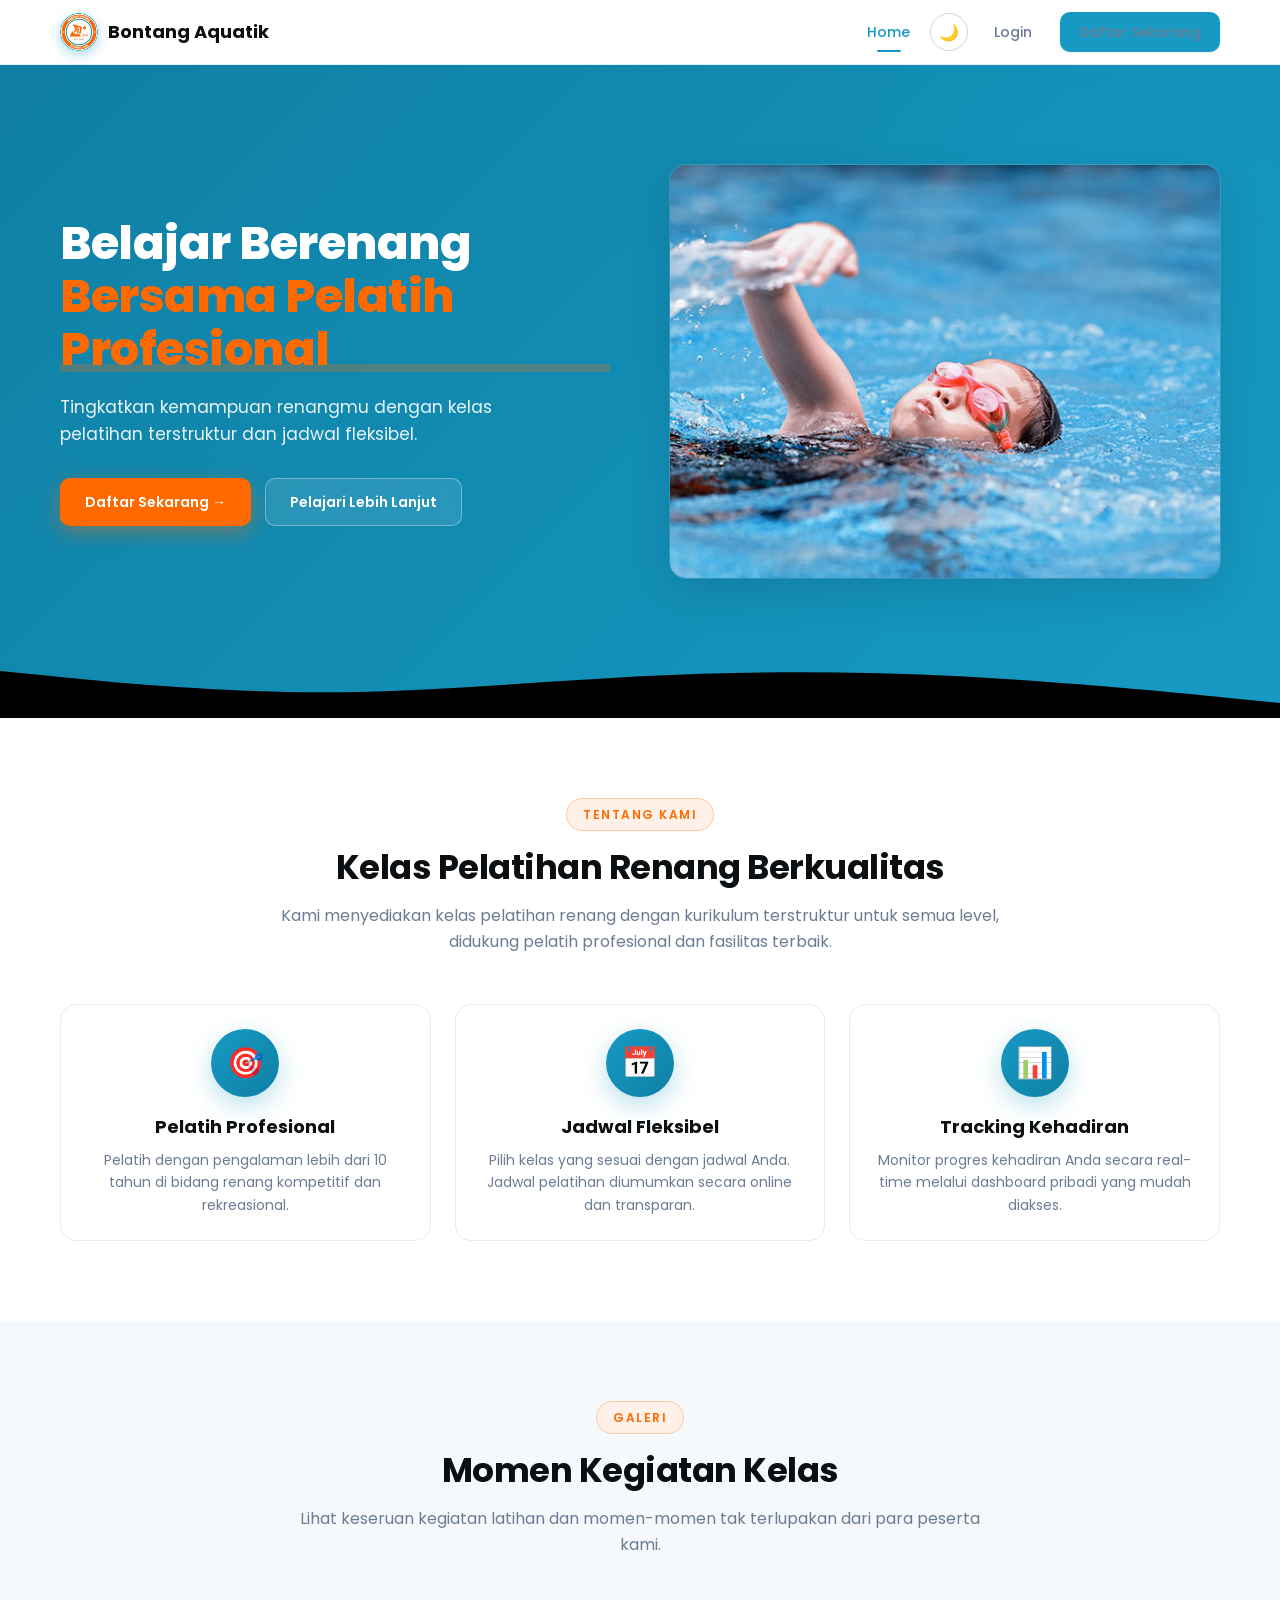
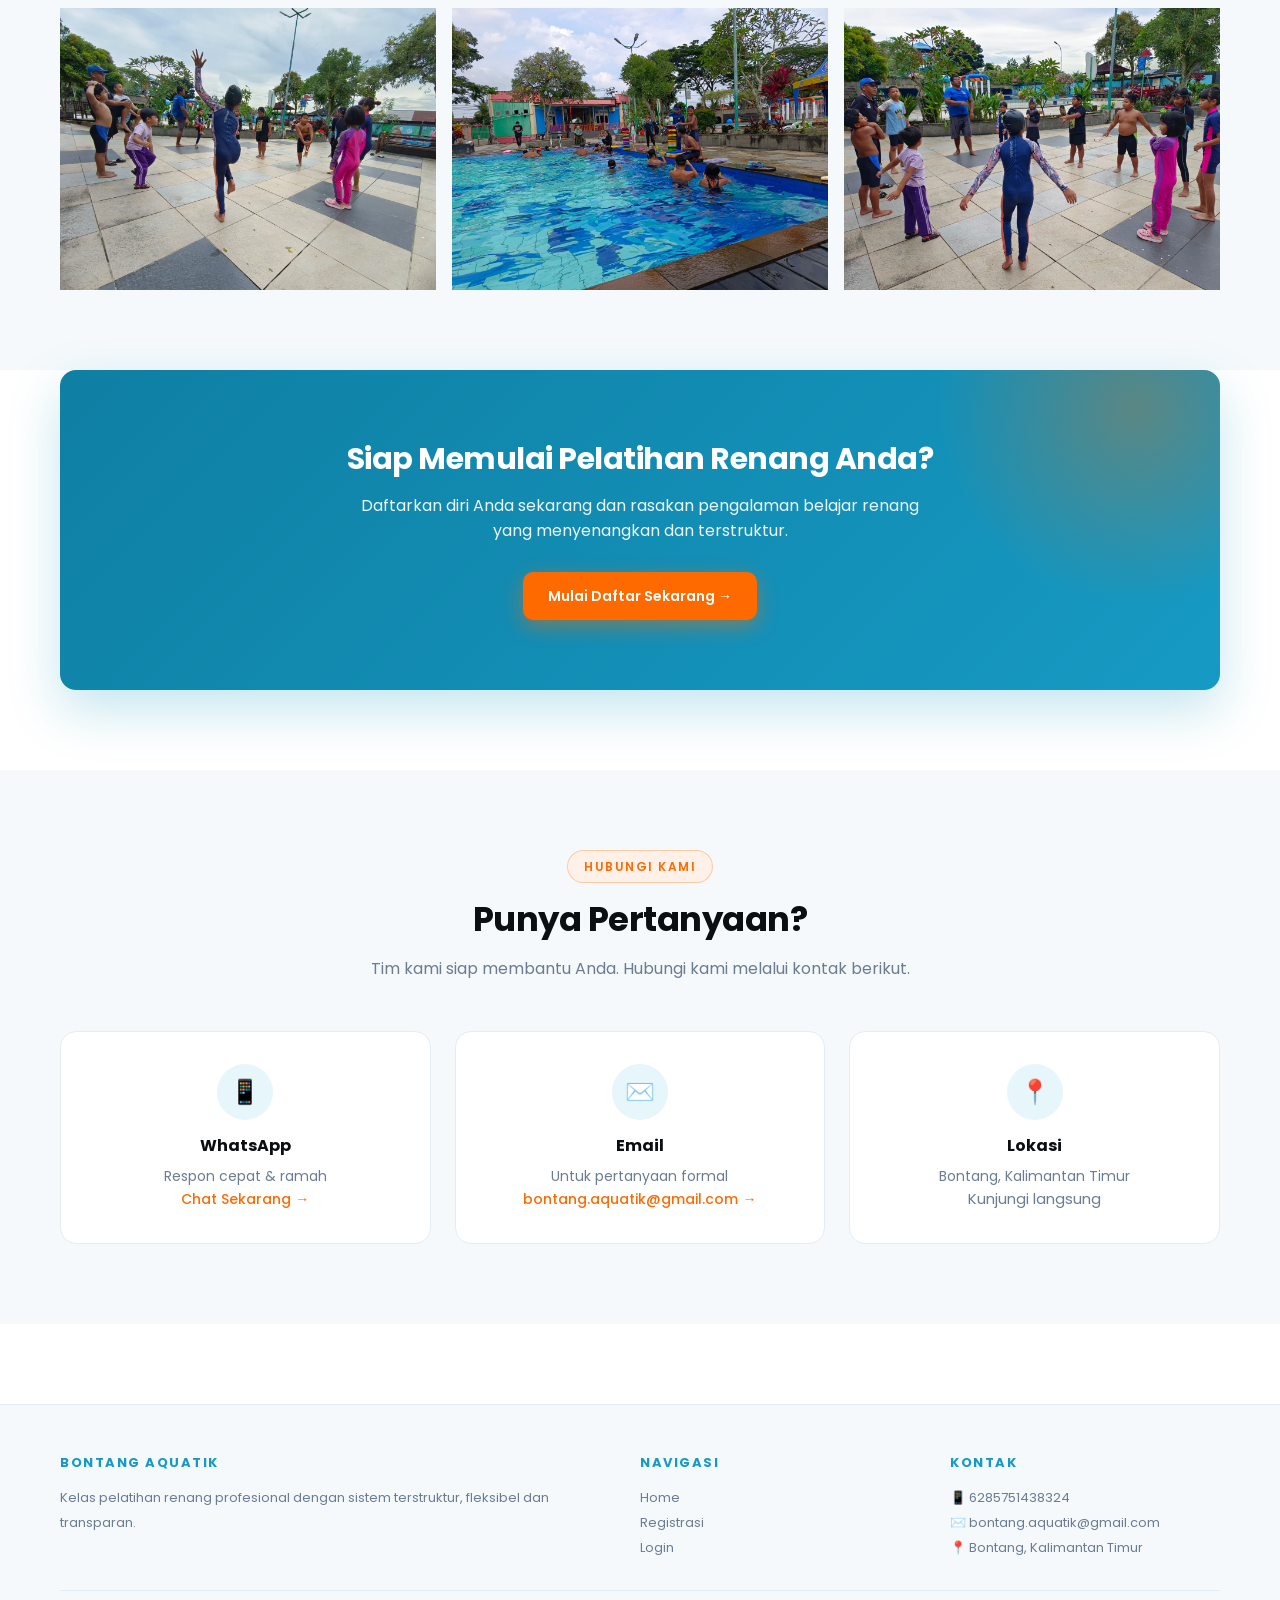
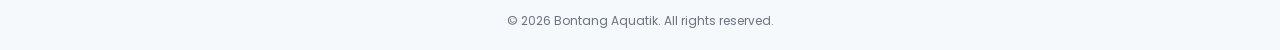
==== commit 5d53529b: "Update Bontang Aquatik" ====
--- a/index.html
+++ b/index.html
@@ -3,7 +3,7 @@
 <head>
   <meta charset="UTF-8">
   <meta name="viewport" content="width=device-width, initial-scale=1.0">
-  <title>Bontang aquatik - Kelas Pelatihan Renang Profesional</title>
+  <title>Bontang Aquatik - Kelas Pelatihan Renang Profesional</title>
   <meta name="description" content="Bergabunglah dengan kelas pelatihan renang terbaik dengan sistem terstruktur dan fleksibel.">
   <link rel="stylesheet" href="assets/css/global.css">
   <link rel="stylesheet" href="assets/css/navbar.css">
--- a/assets/css/global.css
+++ b/assets/css/global.css
@@ -1,7 +1,11 @@
-/* ================== GLOBAL STYLES — Dark Aquatic Theme ================== */
+/* ================== GLOBAL STYLES — Dual Theme (Light + Dark) ================== */
 @import url('https://fonts.googleapis.com/css2?family=Poppins:wght@300;400;500;600;700;800&display=swap');
 
-:root {
+/* =========================================================
+   LIGHT THEME (default)
+   ========================================================= */
+:root,
+[data-theme="light"] {
   /* Brand — Primary (Aqua Blue) */
   --color-primary: #169AC4;
   --color-primary-dark: #0F7FA3;
@@ -12,44 +16,125 @@
   --color-accent-hover: #E65C00;
   --color-accent-soft: #FFF1E8;
 
-  /* Neutral — Dark UI Foundation */
+  /* Surfaces */
+  --color-bg: #FFFFFF;
+  --color-bg-section: #F5F9FC;
+  --color-card: #FFFFFF;
+  --color-card-hover: #F8FBFD;
+  --color-border: #E3EDF5;
+  --color-border-strong: #C9D6E2;
+  --color-disabled-bg: #E3EDF5;
+  --color-disabled-text: #6B7280;
+
+  /* Text Hierarchy */
+  --color-text-heading: #0B0F12;
+  --color-text-main: #2A3A4B;
+  --color-text-secondary: #6B7C93;
+  --color-text-subheading: #169AC4;
+  --color-text-highlight: #FF6A00;
+  --color-text-on-primary: #FFFFFF;
+
+  /* Hero / dashboard headers — gradient adaptif */
+  --gradient-hero: linear-gradient(135deg, #0F7FA3 0%, #169AC4 100%);
+  --gradient-header: linear-gradient(135deg, #0F7FA3 0%, #169AC4 100%);
+
+  /* Status */
+  --color-success: #16A34A;
+  --color-warning: #F59E0B;
+  --color-danger: #DC2626;
+  --badge-success-bg: #DCFCE7; --badge-success-text: #166534; --badge-success-border: #86EFAC;
+  --badge-warning-bg: #FEF3C7; --badge-warning-text: #92400E; --badge-warning-border: #FCD34D;
+  --badge-danger-bg:  #FEE2E2; --badge-danger-text:  #991B1B; --badge-danger-border:  #FCA5A5;
+  --badge-info-bg:    #DBEAFE; --badge-info-text:    #1E40AF; --badge-info-border:    #93C5FD;
+
+  /* Shadows */
+  --shadow-sm: 0 1px 3px rgba(15, 42, 68, 0.08);
+  --shadow-md: 0 4px 16px rgba(15, 42, 68, 0.10);
+  --shadow-lg: 0 16px 40px rgba(15, 42, 68, 0.15);
+  --shadow-glow: 0 0 0 3px rgba(22, 154, 196, 0.20);
+  --shadow-glow-accent: 0 0 0 3px rgba(255, 106, 0, 0.20);
+
+  /* Loader/modal overlay */
+  --overlay-bg: rgba(11, 15, 18, 0.45);
+
+  /* Tinted overlays untuk auth-page background */
+  --auth-overlay-1: rgba(22, 154, 196, 0.10);
+  --auth-overlay-2: rgba(255, 106, 0, 0.06);
+
+  /* Calendar/time picker icon — di light mode tidak perlu invert */
+  --picker-filter: none;
+  --picker-filter-hover: none;
+
+  color-scheme: light;
+}
+
+/* =========================================================
+   DARK THEME
+   ========================================================= */
+[data-theme="dark"] {
+  /* Brand */
+  --color-primary: #38BDF8;          /* sedikit lebih cerah agar kontras di dark */
+  --color-primary-dark: #169AC4;
+  --color-primary-light: rgba(22, 154, 196, 0.15);
+
+  /* Accent */
+  --color-accent: #FF6A00;
+  --color-accent-hover: #FF8124;
+  --color-accent-soft: rgba(255, 106, 0, 0.12);
+
+  /* Surfaces */
   --color-bg: #0B0F12;
   --color-bg-section: #11161B;
   --color-card: #1A1F24;
   --color-card-hover: #20262C;
   --color-border: #2A3137;
+  --color-border-strong: #3A434B;
   --color-disabled-bg: #2A3137;
   --color-disabled-text: #6B7280;
 
-  /* Text Hierarchy */
+  /* Text */
   --color-text-heading: #FFFFFF;
-  --color-text-main: #FFFFFF;
+  --color-text-main: #E5E7EB;
   --color-text-secondary: #A0AEC0;
-  --color-text-subheading: #169AC4;
+  --color-text-subheading: #38BDF8;
   --color-text-highlight: #FF6A00;
   --color-text-on-primary: #FFFFFF;
 
-  /* Status (disesuaikan agar pop di dark bg) */
+  /* Gradients di dark mode lebih dalam */
+  --gradient-hero: linear-gradient(135deg, #0B0F12 0%, #0F7FA3 100%);
+  --gradient-header: linear-gradient(135deg, #0B0F12 0%, #0F7FA3 100%);
+
+  /* Status (lebih bright agar pop di dark) */
   --color-success: #22C55E;
   --color-warning: #F59E0B;
   --color-danger: #EF4444;
-
-  /* Shadows (lebih dalam untuk dark theme) */
+  --badge-success-bg: rgba(34, 197, 94, 0.15);  --badge-success-text: #4ADE80;  --badge-success-border: rgba(34, 197, 94, 0.30);
+  --badge-warning-bg: rgba(245, 158, 11, 0.15); --badge-warning-text: #FBBF24;  --badge-warning-border: rgba(245, 158, 11, 0.30);
+  --badge-danger-bg:  rgba(239, 68, 68, 0.15);  --badge-danger-text:  #F87171;  --badge-danger-border:  rgba(239, 68, 68, 0.30);
+  --badge-info-bg:    rgba(56, 189, 248, 0.15); --badge-info-text:    #38BDF8;  --badge-info-border:    rgba(56, 189, 248, 0.30);
+
+  /* Shadows */
   --shadow-sm: 0 1px 3px rgba(0, 0, 0, 0.4);
   --shadow-md: 0 4px 16px rgba(0, 0, 0, 0.45);
   --shadow-lg: 0 16px 40px rgba(0, 0, 0, 0.55);
-  --shadow-glow: 0 0 0 3px rgba(22, 154, 196, 0.25);
+  --shadow-glow: 0 0 0 3px rgba(56, 189, 248, 0.25);
   --shadow-glow-accent: 0 0 0 3px rgba(255, 106, 0, 0.25);
 
-  /* Radius */
-  --radius-sm: 6px;
-  --radius-md: 10px;
-  --radius-lg: 16px;
-
-  /* Transition */
-  --transition: all 0.25s ease;
-}
-
+  --overlay-bg: rgba(0, 0, 0, 0.7);
+
+  --auth-overlay-1: rgba(22, 154, 196, 0.15);
+  --auth-overlay-2: rgba(255, 106, 0, 0.08);
+
+  /* Date/time picker icon di-invert agar terlihat di dark */
+  --picker-filter: invert(1) opacity(0.6);
+  --picker-filter-hover: invert(1) opacity(1);
+
+  color-scheme: dark;
+}
+
+/* =========================================================
+   BASE RESET
+   ========================================================= */
 * { box-sizing: border-box; margin: 0; padding: 0; }
 
 html { scroll-behavior: smooth; }
@@ -61,6 +146,7 @@
   line-height: 1.6;
   font-size: 15px;
   min-height: 100vh;
+  transition: background-color 0.3s ease, color 0.3s ease;
 }
 
 h1, h2, h3, h4, h5, h6 {
@@ -82,7 +168,16 @@
 
 ::selection { background: var(--color-primary); color: #fff; }
 
-/* ================== BUTTONS ================== */
+:root {
+  --radius-sm: 6px;
+  --radius-md: 10px;
+  --radius-lg: 16px;
+  --transition: all 0.25s ease;
+}
+
+/* =========================================================
+   BUTTONS
+   ========================================================= */
 .btn {
   display: inline-flex;
   align-items: center;
@@ -106,7 +201,6 @@
   cursor: not-allowed;
 }
 
-/* Primary — Aqua Blue */
 .btn-primary {
   background: var(--color-primary);
   color: #fff;
@@ -118,7 +212,6 @@
   box-shadow: var(--shadow-md);
 }
 
-/* Secondary — Outline Aqua */
 .btn-secondary {
   background: transparent;
   color: var(--color-primary);
@@ -129,28 +222,29 @@
   color: #fff;
 }
 
-/* Accent — Orange CTA */
 .btn-accent {
   background: var(--color-accent);
   color: #fff;
-  box-shadow: 0 4px 14px rgba(255, 106, 0, 0.35);
+  box-shadow: 0 4px 14px rgba(255, 106, 0, 0.30);
 }
 .btn-accent:hover:not(:disabled) {
   background: var(--color-accent-hover);
   transform: translateY(-1px);
-  box-shadow: 0 6px 20px rgba(255, 106, 0, 0.45);
+  box-shadow: 0 6px 20px rgba(255, 106, 0, 0.40);
 }
 
 .btn-danger { background: var(--color-danger); color: #fff; }
-.btn-danger:hover:not(:disabled) { background: #DC2626; }
+.btn-danger:hover:not(:disabled) { background: #B91C1C; }
 
 .btn-success { background: var(--color-success); color: #fff; }
-.btn-success:hover:not(:disabled) { background: #16A34A; }
+.btn-success:hover:not(:disabled) { background: #15803D; }
 
 .btn-sm { padding: 6px 14px; font-size: 12px; }
 .btn-block { width: 100%; }
 
-/* ================== FORM ================== */
+/* =========================================================
+   FORM
+   ========================================================= */
 .form-group { margin-bottom: 18px; }
 .form-group label {
   display: block;
@@ -171,7 +265,7 @@
   background: var(--color-card);
   transition: var(--transition);
 }
-.form-control::placeholder { color: var(--color-disabled-text); }
+.form-control::placeholder { color: var(--color-text-secondary); opacity: 0.7; }
 .form-control:focus {
   outline: none;
   border-color: var(--color-primary);
@@ -185,18 +279,16 @@
 
 select.form-control { cursor: pointer; }
 
-/* Date / time icon putih agar terlihat di dark bg */
 input[type="date"]::-webkit-calendar-picker-indicator,
 input[type="time"]::-webkit-calendar-picker-indicator {
-  filter: invert(1) opacity(0.6);
+  filter: var(--picker-filter);
   cursor: pointer;
 }
 input[type="date"]::-webkit-calendar-picker-indicator:hover,
 input[type="time"]::-webkit-calendar-picker-indicator:hover {
-  filter: invert(1) opacity(1);
-}
-
-/* Checkbox styling */
+  filter: var(--picker-filter-hover);
+}
+
 input[type="checkbox"] {
   width: 18px;
   height: 18px;
@@ -204,7 +296,9 @@
   cursor: pointer;
 }
 
-/* ================== CARDS ================== */
+/* =========================================================
+   CARDS
+   ========================================================= */
 .card {
   background: var(--color-card);
   border: 1px solid var(--color-border);
@@ -218,7 +312,9 @@
   transform: translateY(-2px);
 }
 
-/* ================== BADGE ================== */
+/* =========================================================
+   BADGE
+   ========================================================= */
 .badge {
   display: inline-block;
   padding: 4px 10px;
@@ -229,12 +325,14 @@
   letter-spacing: 0.5px;
   border: 1px solid transparent;
 }
-.badge-success { background: rgba(34, 197, 94, 0.15); color: #4ADE80; border-color: rgba(34, 197, 94, 0.3); }
-.badge-warning { background: rgba(245, 158, 11, 0.15); color: #FBBF24; border-color: rgba(245, 158, 11, 0.3); }
-.badge-danger { background: rgba(239, 68, 68, 0.15); color: #F87171; border-color: rgba(239, 68, 68, 0.3); }
-.badge-info { background: rgba(22, 154, 196, 0.15); color: #38BDF8; border-color: rgba(22, 154, 196, 0.3); }
-
-/* ================== TABLE ================== */
+.badge-success { background: var(--badge-success-bg); color: var(--badge-success-text); border-color: var(--badge-success-border); }
+.badge-warning { background: var(--badge-warning-bg); color: var(--badge-warning-text); border-color: var(--badge-warning-border); }
+.badge-danger  { background: var(--badge-danger-bg);  color: var(--badge-danger-text);  border-color: var(--badge-danger-border); }
+.badge-info    { background: var(--badge-info-bg);    color: var(--badge-info-text);    border-color: var(--badge-info-border); }
+
+/* =========================================================
+   TABLE
+   ========================================================= */
 .table-wrapper {
   overflow-x: auto;
   background: var(--color-card);
@@ -250,7 +348,7 @@
   padding: 12px 14px;
   text-align: left;
   border-bottom: 1px solid var(--color-border);
-  color: var(--color-text-secondary);
+  color: var(--color-text-main);
 }
 .table th {
   background: var(--color-bg-section);
@@ -265,9 +363,11 @@
 }
 .table tbody tr { transition: var(--transition); }
 .table tbody tr:hover { background: var(--color-card-hover); }
-.table td:first-child, .table tbody tr:hover td { color: var(--color-text-heading); }
-
-/* ================== NOTIFICATION ================== */
+.table tbody tr:hover td { color: var(--color-text-heading); }
+
+/* =========================================================
+   NOTIFICATION
+   ========================================================= */
 #notif-container {
   position: fixed;
   top: 90px;
@@ -284,15 +384,13 @@
   background: var(--color-card);
   color: var(--color-text-heading);
   box-shadow: var(--shadow-lg);
+  border: 1px solid var(--color-border);
   border-left: 4px solid var(--color-primary);
-  border-top: 1px solid var(--color-border);
-  border-right: 1px solid var(--color-border);
-  border-bottom: 1px solid var(--color-border);
   font-size: 14px;
   animation: slideIn 0.3s ease;
 }
 .notif.success { border-left-color: var(--color-success); }
-.notif.error { border-left-color: var(--color-danger); }
+.notif.error   { border-left-color: var(--color-danger); }
 .notif.warning { border-left-color: var(--color-accent); }
 @keyframes slideIn {
   from { transform: translateX(120%); opacity: 0; }
@@ -303,11 +401,13 @@
   to { transform: translateX(120%); opacity: 0; }
 }
 
-/* ================== LOADING ================== */
+/* =========================================================
+   LOADING
+   ========================================================= */
 .loader-overlay {
   position: fixed;
   inset: 0;
-  background: rgba(11, 15, 18, 0.75);
+  background: var(--overlay-bg);
   backdrop-filter: blur(4px);
   display: none;
   align-items: center;
@@ -326,11 +426,13 @@
 }
 @keyframes spin { to { transform: rotate(360deg); } }
 
-/* ================== MODAL ================== */
+/* =========================================================
+   MODAL
+   ========================================================= */
 .modal-backdrop {
   position: fixed;
   inset: 0;
-  background: rgba(0, 0, 0, 0.7);
+  background: var(--overlay-bg);
   backdrop-filter: blur(6px);
   display: none;
   align-items: center;
@@ -374,6 +476,7 @@
 }
 .modal-close:hover { color: var(--color-accent); }
 .modal-body { padding: 24px; }
+.modal-body p { color: var(--color-text-main); }
 .modal-footer {
   padding: 16px 24px;
   border-top: 1px solid var(--color-border);
@@ -382,13 +485,57 @@
   gap: 10px;
 }
 
-/* Scrollbar styling for dark theme */
+/* =========================================================
+   SCROLLBAR
+   ========================================================= */
 ::-webkit-scrollbar { width: 10px; height: 10px; }
 ::-webkit-scrollbar-track { background: var(--color-bg-section); }
-::-webkit-scrollbar-thumb { background: var(--color-border); border-radius: 10px; }
+::-webkit-scrollbar-thumb { background: var(--color-border-strong); border-radius: 10px; }
 ::-webkit-scrollbar-thumb:hover { background: var(--color-primary); }
 
-/* ================== UTILITIES ================== */
+/* =========================================================
+   THEME TOGGLE BUTTON (di navbar)
+   ========================================================= */
+.theme-toggle {
+  width: 38px;
+  height: 38px;
+  border: 1px solid var(--color-border-strong);
+  background: transparent;
+  color: var(--color-text-heading);
+  border-radius: 50%;
+  cursor: pointer;
+  display: inline-flex;
+  align-items: center;
+  justify-content: center;
+  font-size: 16px;
+  transition: var(--transition);
+  margin-right: 6px;
+  flex-shrink: 0;
+}
+.theme-toggle:hover {
+  background: var(--color-primary);
+  border-color: var(--color-primary);
+  color: #fff;
+  transform: rotate(15deg);
+}
+.theme-toggle:focus-visible {
+  outline: none;
+  box-shadow: var(--shadow-glow);
+}
+
+/* Saat di hero/dashboard header (yg gelap), warna toggle di-override agar terlihat */
+.navbar .theme-toggle {
+  border-color: rgba(255, 255, 255, 0.25);
+  color: #fff;
+}
+[data-theme="light"] .navbar .theme-toggle {
+  border-color: var(--color-border-strong);
+  color: var(--color-text-heading);
+}
+
+/* =========================================================
+   UTILITIES
+   ========================================================= */
 .text-center { text-align: center; }
 .text-muted { color: var(--color-text-secondary); }
 .text-primary { color: var(--color-primary); }
@@ -401,7 +548,9 @@
 .gap-1 { gap: 8px; } .gap-2 { gap: 16px; } .gap-3 { gap: 24px; }
 .hidden { display: none !important; }
 
-/* ================== RESPONSIVE ================== */
+/* =========================================================
+   RESPONSIVE
+   ========================================================= */
 @media (max-width: 768px) {
   .container { padding: 0 16px; }
   .card { padding: 18px; }
--- a/assets/css/navbar.css
+++ b/assets/css/navbar.css
@@ -1,19 +1,29 @@
-/* ================== NAVBAR — Dark Premium ================== */
+/* ================== NAVBAR — Adaptive Light/Dark ================== */
 .navbar {
   position: sticky;
   top: 0;
   z-index: 100;
-  background: rgba(11, 15, 18, 0.85);
+  background: var(--color-card);
   backdrop-filter: blur(12px);
   -webkit-backdrop-filter: blur(12px);
   color: var(--color-text-heading);
   border-bottom: 1px solid var(--color-border);
+  transition: background-color 0.3s ease, border-color 0.3s ease;
+}
+
+/* Dark mode: navbar lebih translucent */
+[data-theme="dark"] .navbar {
+  background: rgba(11, 15, 18, 0.85);
+}
+/* Light mode: navbar full putih dengan blur */
+[data-theme="light"] .navbar {
+  background: rgba(255, 255, 255, 0.92);
 }
 
 .navbar-inner {
   max-width: 1200px;
   margin: 0 auto;
-  padding: 14px 20px;
+  padding: 12px 20px;
   display: flex;
   align-items: center;
   justify-content: space-between;
@@ -23,7 +33,7 @@
   display: flex;
   align-items: center;
   gap: 10px;
-  color: #fff;
+  color: var(--color-text-heading);
   font-weight: 700;
   font-size: 18px;
 }
@@ -38,7 +48,7 @@
   align-items: center;
   justify-content: center;
   font-size: 18px;
-  box-shadow: 0 4px 12px rgba(22, 154, 196, 0.4);
+  box-shadow: 0 4px 12px rgba(22, 154, 196, 0.35);
 }
 
 .navbar-menu {
@@ -102,6 +112,17 @@
 }
 .user-info span { font-weight: 500; }
 
+/* Theme toggle di dalam navbar — override warna agar konsisten */
+.navbar .theme-toggle {
+  border-color: var(--color-border-strong);
+  color: var(--color-text-heading);
+}
+.navbar .theme-toggle:hover {
+  background: var(--color-primary);
+  border-color: var(--color-primary);
+  color: #fff;
+}
+
 @media (max-width: 768px) {
   .navbar-toggle { display: block; }
   .navbar-menu {
@@ -121,16 +142,19 @@
   .navbar-menu a, .navbar-menu .btn { width: 100%; text-align: left; margin: 0; }
   .navbar-menu a.active::after { display: none; }
   .user-info { width: 100%; justify-content: space-between; }
+  .navbar-menu .theme-toggle { width: 100%; border-radius: var(--radius-md); height: 42px; }
 }
 
 /* ================== FOOTER ================== */
 .footer {
-  background: var(--color-bg);
+  background: var(--color-bg-section);
   color: var(--color-text-secondary);
   padding: 50px 0 20px;
   margin-top: 80px;
   border-top: 1px solid var(--color-border);
 }
+[data-theme="dark"] .footer { background: var(--color-bg); }
+
 .footer-grid {
   display: grid;
   grid-template-columns: 2fr 1fr 1fr;
--- a/assets/css/home.css
+++ b/assets/css/home.css
@@ -1,12 +1,11 @@
-/* ================== HERO — Dark Aquatic Gradient ================== */
+/* ================== HERO — Adaptive Aquatic Gradient ================== */
 .hero {
-  background: linear-gradient(135deg, #0B0F12 0%, #0F7FA3 100%);
+  background: var(--gradient-hero);
   color: #fff;
   padding: 100px 0 140px;
   position: relative;
   overflow: hidden;
 }
-/* Glow accent + wave pattern dekoratif */
 .hero::before {
   content: '';
   position: absolute;
@@ -17,16 +16,18 @@
   background: radial-gradient(circle, rgba(22, 154, 196, 0.4) 0%, transparent 70%);
   pointer-events: none;
 }
+/* Wave pemisah hero — warnanya pakai bg agar nyambung dengan section di bawah */
 .hero::after {
   content: '';
   position: absolute;
-  bottom: 0;
+  bottom: -1px;
   left: 0;
   right: 0;
   height: 80px;
-  background-image: url("data:image/svg+xml,%3Csvg xmlns='http://www.w3.org/2000/svg' viewBox='0 0 1440 80' preserveAspectRatio='none'%3E%3Cpath fill='%230B0F12' d='M0,32L60,37.3C120,43,240,53,360,53.3C480,53,600,43,720,37.3C840,32,960,32,1080,37.3C1200,43,1320,53,1380,58.7L1440,64L1440,80L0,80Z'/%3E%3C/svg%3E");
+  background-image: url("data:image/svg+xml;utf8,<svg xmlns='http://www.w3.org/2000/svg' viewBox='0 0 1440 80' preserveAspectRatio='none'><path fill='currentColor' d='M0,32L60,37.3C120,43,240,53,360,53.3C480,53,600,43,720,37.3C840,32,960,32,1080,37.3C1200,43,1320,53,1380,58.7L1440,64L1440,80L0,80Z'/></svg>");
   background-size: cover;
   background-repeat: no-repeat;
+  color: var(--color-bg);
   z-index: 1;
 }
 .hero-inner {
@@ -63,13 +64,12 @@
 }
 .hero p {
   font-size: 17px;
-  color: rgba(255, 255, 255, 0.85);
+  color: rgba(255, 255, 255, 0.9);
   margin-bottom: 30px;
   max-width: 500px;
 }
 .hero-buttons { display: flex; gap: 14px; flex-wrap: wrap; }
 
-/* CTA orange di hero — ganti btn-primary ke btn-accent feel */
 .hero-buttons .btn-primary {
   background: var(--color-accent);
   box-shadow: 0 6px 20px rgba(255, 106, 0, 0.4);
@@ -79,13 +79,13 @@
   box-shadow: 0 8px 24px rgba(255, 106, 0, 0.5);
 }
 .hero-buttons .btn-secondary {
-  background: rgba(255, 255, 255, 0.08);
-  color: #fff;
-  border: 1.5px solid rgba(255, 255, 255, 0.3);
+  background: rgba(255, 255, 255, 0.10);
+  color: #fff;
+  border: 1.5px solid rgba(255, 255, 255, 0.35);
   backdrop-filter: blur(10px);
 }
 .hero-buttons .btn-secondary:hover {
-  background: rgba(255, 255, 255, 0.15);
+  background: rgba(255, 255, 255, 0.18);
   border-color: #fff;
   color: #fff;
 }
@@ -94,9 +94,9 @@
   position: relative;
   border-radius: var(--radius-lg);
   overflow: hidden;
-  box-shadow: var(--shadow-lg), 0 0 0 1px rgba(22, 154, 196, 0.3);
+  box-shadow: var(--shadow-lg), 0 0 0 1px rgba(255, 255, 255, 0.15);
   aspect-ratio: 4/3;
-  background: linear-gradient(135deg, #1A1F24 0%, #0F7FA3 100%);
+  background: linear-gradient(135deg, rgba(255,255,255,0.1) 0%, rgba(22,154,196,0.4) 100%);
   display: flex;
   align-items: center;
   justify-content: center;
@@ -104,7 +104,7 @@
 .hero-image img { width: 100%; height: 100%; object-fit: cover; }
 .hero-image-placeholder {
   font-size: 110px;
-  opacity: 0.35;
+  opacity: 0.4;
   color: #fff;
 }
 
@@ -115,7 +115,7 @@
 .section-header .label {
   display: inline-block;
   padding: 6px 16px;
-  background: rgba(255, 106, 0, 0.12);
+  background: var(--color-accent-soft);
   color: var(--color-accent);
   border: 1px solid rgba(255, 106, 0, 0.3);
   border-radius: 999px;
@@ -150,9 +150,9 @@
   justify-content: center;
   font-size: 30px;
   color: #fff;
-  box-shadow: 0 8px 24px rgba(22, 154, 196, 0.35);
-}
-.profile-card h3 { font-size: 18px; margin-bottom: 10px; color: var(--color-text-heading); }
+  box-shadow: 0 8px 24px rgba(22, 154, 196, 0.30);
+}
+.profile-card h3 { font-size: 18px; margin-bottom: 10px; }
 .profile-card p { color: var(--color-text-secondary); font-size: 14px; }
 
 /* ================== GALLERY ================== */
@@ -165,21 +165,24 @@
   aspect-ratio: 1;
   border-radius: var(--radius-md);
   overflow: hidden;
-  background: linear-gradient(135deg, var(--color-card) 0%, var(--color-primary-dark) 100%);
+  background: linear-gradient(135deg, var(--color-primary-light) 0%, var(--color-primary) 100%);
   border: 1px solid var(--color-border);
   display: flex;
   align-items: center;
   justify-content: center;
   font-size: 48px;
-  color: rgba(255, 255, 255, 0.3);
+  color: rgba(255, 255, 255, 0.6);
   cursor: pointer;
   transition: var(--transition);
-  position: relative;
+}
+[data-theme="dark"] .gallery-item {
+  background: linear-gradient(135deg, var(--color-card) 0%, var(--color-primary-dark) 100%);
+  color: rgba(255, 255, 255, 0.3);
 }
 .gallery-item:hover {
   transform: scale(1.03);
   border-color: var(--color-accent);
-  box-shadow: 0 12px 28px rgba(0, 0, 0, 0.5);
+  box-shadow: var(--shadow-md);
 }
 .gallery-item img { width: 100%; height: 100%; object-fit: cover; }
 
@@ -206,7 +209,7 @@
   width: 56px;
   height: 56px;
   margin: 0 auto 16px;
-  background: rgba(22, 154, 196, 0.15);
+  background: var(--color-primary-light);
   color: var(--color-primary);
   border-radius: 50%;
   display: flex;
@@ -214,14 +217,14 @@
   justify-content: center;
   font-size: 24px;
 }
-.contact-card h4 { font-size: 16px; margin-bottom: 8px; color: var(--color-text-heading); }
+.contact-card h4 { font-size: 16px; margin-bottom: 8px; }
 .contact-card p { font-size: 14px; color: var(--color-text-secondary); }
 .contact-card a { font-size: 14px; color: var(--color-accent); font-weight: 500; }
 .contact-card a:hover { color: var(--color-accent-hover); }
 
 /* ================== CTA ================== */
 .cta-section {
-  background: linear-gradient(135deg, #0F7FA3 0%, #169AC4 100%);
+  background: linear-gradient(135deg, var(--color-primary-dark) 0%, var(--color-primary) 100%);
   color: #fff;
   padding: 70px 30px;
   border-radius: var(--radius-lg);
@@ -238,7 +241,7 @@
   right: -10%;
   width: 400px;
   height: 400px;
-  background: radial-gradient(circle, rgba(255, 106, 0, 0.25) 0%, transparent 70%);
+  background: radial-gradient(circle, rgba(255, 106, 0, 0.30) 0%, transparent 70%);
   pointer-events: none;
 }
 .cta-section > * { position: relative; z-index: 2; }
@@ -249,14 +252,13 @@
   letter-spacing: -0.5px;
 }
 .cta-section p {
-  color: rgba(255, 255, 255, 0.9);
+  color: rgba(255, 255, 255, 0.92);
   margin-bottom: 28px;
   max-width: 600px;
   margin-left: auto;
   margin-right: auto;
   font-size: 16px;
 }
-/* Tombol di CTA — orange agar mencolok */
 .cta-section .btn-primary {
   background: var(--color-accent);
   box-shadow: 0 6px 20px rgba(255, 106, 0, 0.45);
@@ -267,7 +269,7 @@
 }
 
 @media (max-width: 968px) {
-  .hero-inner { grid-template-columns: 1fr; gap: 40px; padding: 0 20px; }
+  .hero-inner { grid-template-columns: 1fr; gap: 40px; }
   .hero { padding: 60px 0 100px; }
   .hero h1 { font-size: 32px; }
   .profile-grid, .gallery-grid, .contact-grid { grid-template-columns: 1fr; }
